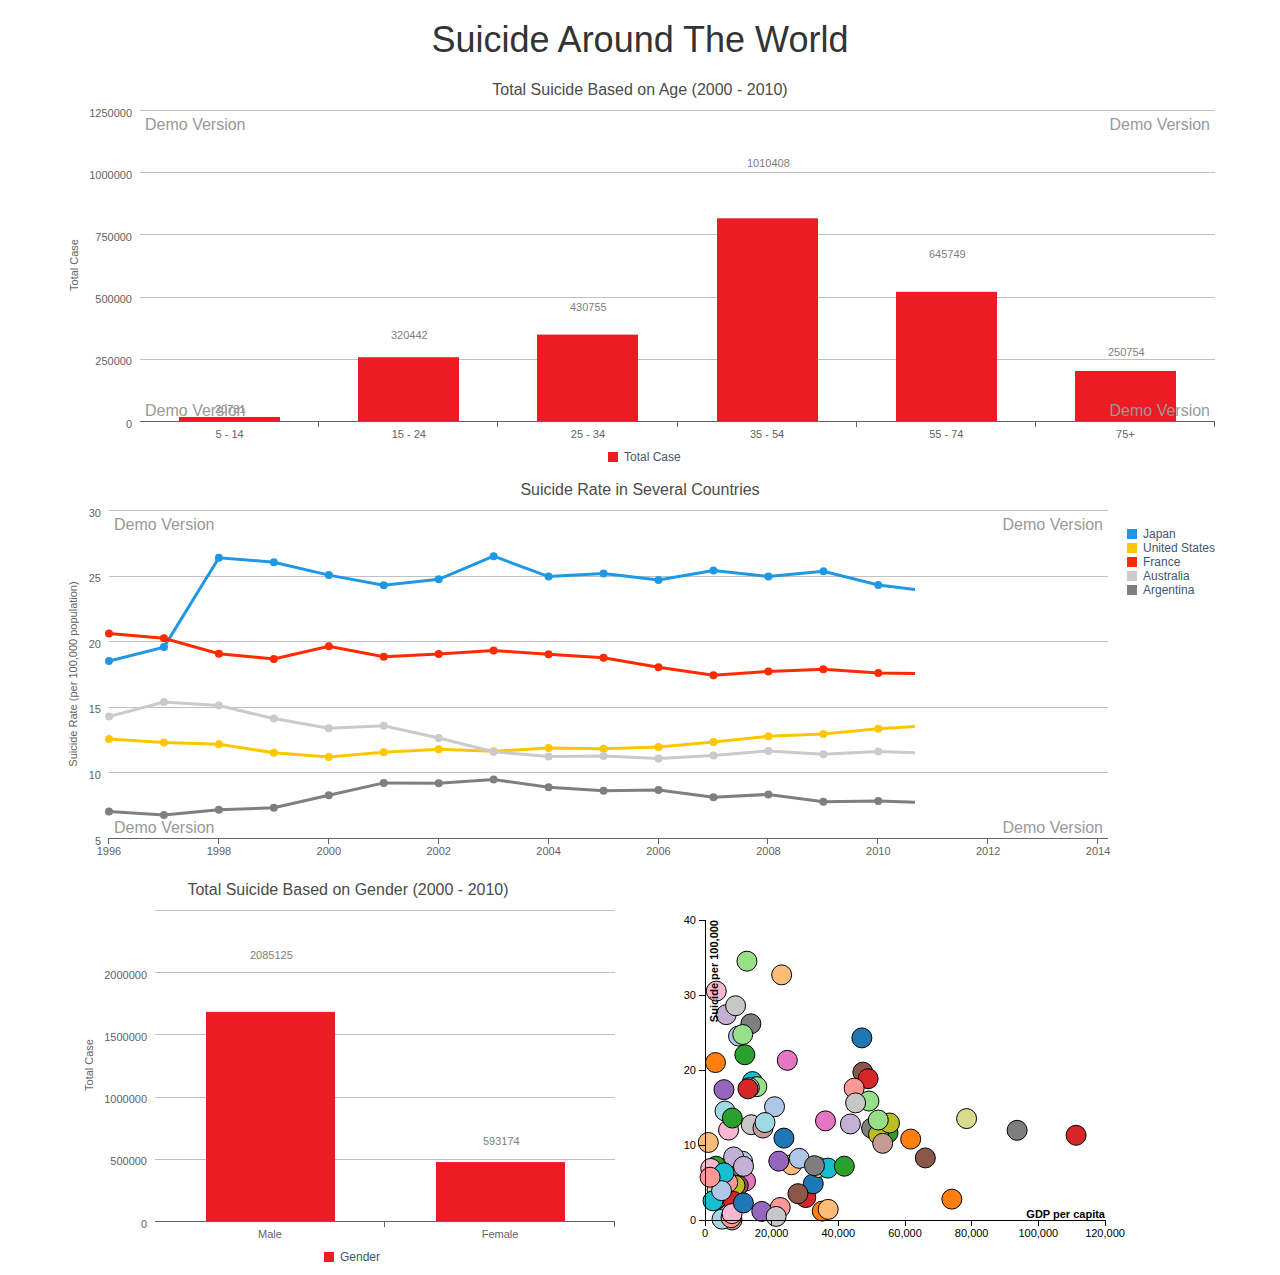
==== index.html @ 9b9ba5aa "Integrating four charts" ====
<!DOCTYPE html>
<html lang="en">
<head>
    <meta charset="utf-8" />
    <title>Suicide Around The World</title>
    <link rel=icon href="res/ic_suicide.png">
    <link rel="stylesheet" type="text/css" href="css/all.min.css" />
    <link rel='stylesheet' href='css/scatterplot.css'>
    <script type="text/javascript" src="js/jquery-1.11.1.min.js"></script>
    <script type="text/javascript" src="js/all.min.js"></script>
    <script src="js/d3.min.js" charset="utf-8"></script>

    <link rel="stylesheet" href="https://maxcdn.bootstrapcdn.com/bootstrap/3.4.0/css/bootstrap.min.css">
    <script src="https://maxcdn.bootstrapcdn.com/bootstrap/3.4.0/js/bootstrap.min.js"></script>
</head>

<body class="theme-light">
    <h1 align="center" style="font-family: Helvetica;">Suicide Around The World</h1>
    <div class="container">
        <div class="row">
            <div id="bar_chart"></div>
            <script type="text/javascript" src="js/bar_chart.js"></script>
        </div>
        <div class="row">
            <div id="line_chart"></div>
            <script type="text/javascript" src="js/line_chart.js"></script>
        </div>
        <div class="row">
            <div class="col-sm-6">
                <div id="bar_chart_2"></div>
                <script type="text/javascript" src="js/bar_chart_2.js"></script>
            </div>
            <div class="col-sm-6">
                <div id=scatterplot></div>
                <script type='text/javascript' src='js/scatterplot.js'></script>
            </div>
        </div>
    </div>
</body>

<script type="text/javascript" src="js/util.js"></script>
</html>
---- css/all.min.css ----
/* Shield UI 1.7.38 Trial Version | Copyright 2013-2019 Shield UI Ltd. | http://www.shieldui.com/eula */
.sui-calendar{display:inline-block;width:240px;color:#6d6d6d;background-color:#fff;border:1px solid #c4c4c4;overflow:hidden;font-size:14px;font-family:Helvetica,Arial,sans-serif;user-select:none;-webkit-user-select:none;-khtml-user-select:none;-moz-user-select:none;-o-user-select:none;-ms-user-select:none;-webkit-touch-callout:none}.sui-calendar.sui-hidden{display:none}.sui-calendar.sui-calendar-disabled,.sui-prev.sui-calendar-disabled,.sui-next.sui-calendar-disabled{opacity:.4;filter:alpha(opacity=40)}.sui-calendar .sui-header{text-align:center;line-height:normal;position:relative;background-color:#fff}.sui-calendar .sui-text{margin-top:.1em;padding-bottom:.4em;width:70%;display:inline-block;height:1.4333em;line-height:1.8333em;cursor:pointer}.sui-calendar .sui-left-arrow{border-color:rgba(0,0,0,0);border-style:solid;border-width:.4em .5em .4em 0;display:inline-block;border-color:transparent;border-right-color:#6d6d6d}.sui-calendar .sui-right-arrow{border-color:rgba(0,0,0,0);border-style:solid;border-width:.4em 0 .4em .5em;display:inline-block;border-color:transparent;border-left-color:#6d6d6d}.sui-calendar .sui-prev,.sui-calendar .sui-next{height:1.4333em;width:1.4333em;line-height:1.4333em;display:inline-block;padding-top:.2em;padding-bottom:.2em;margin-top:.1em;cursor:pointer}.sui-calendar .sui-next:hover .sui-right-arrow{border-left-color:#fff}.sui-calendar .sui-prev:hover .sui-left-arrow{border-right-color:#fff}.sui-calendar.sui-read-only .sui-next:hover .sui-right-arrow,.sui-calendar.sui-calendar-disabled .sui-next:hover .sui-right-arrow{border-left-color:#6d6d6d}.sui-calendar.sui-read-only .sui-prev:hover .sui-left-arrow,.sui-calendar.sui-calendar-disabled .sui-prev:hover .sui-left-arrow{border-right-color:#6d6d6d}*+html .sui-calendar .sui-left-arrow,*+html .sui-calendar .sui-right-arrow{height:.008em;width:.008em}*+html .sui-calendar .sui-prev,*+html .sui-calendar .sui-next{padding-top:0;vertical-align:middle}.sui-calendar .sui-prev{padding-right:.4em;padding-left:.2em}.sui-calendar .sui-next{padding-left:.4em;padding-right:.2em}.sui-calendar .sui-calendar-view{border-collapse:collapse;border-style:none;position:relative;table-layout:fixed;text-align:center;height:11em;float:left;margin:0;padding:0}.sui-calendar .sui-calendar-view .sui-selected{color:#fff;background-color:#197bb5}.sui-calendar .sui-calendar-view .sui-focused{box-shadow:0 0 0 1px #2199e0 inset;background-color:"#d1d4d6\0"}*+html .sui-calendar .sui-calendar-view .sui-focused{color:#fff;background-color:#197bb5}.sui-calendar .sui-footer{text-align:center;padding:.4em;clear:both;cursor:pointer}.sui-calendar .sui-week-header th{border-bottom-style:solid;border-bottom-width:1px;border-color:#2199e0;cursor:default;font-weight:400;padding:.3em .3em .1em .1em}.sui-calendar .sui-hoverable .sui-date:hover,.sui-calendar .sui-hoverable .sui-month:hover,.sui-calendar .sui-hoverable .sui-year:hover,.sui-calendar .sui-hoverable .sui-years:hover{cursor:pointer;color:#fff;background-color:#2199e0}.sui-calendar .sui-calendar-animation{-webkit-transition:all 300ms ease-out 0s;-moz-transition:all 300ms ease-out 0s;-o-transition:all 300ms ease-out 0s;transition:all 300ms ease-out 0s}.sui-calendar .sui-scaling{-webkit-animation:scale 500ms;animation:scale 500ms}.sui-calendar .sui-hoverable .sui-date.sui-no-hover:hover{background-color:transparent;color:inherit;cursor:default}@keyframes scale{from{transform:scale(0)}to{transform:scale(1)}}@-webkit-keyframes scale{from{-webkit-transform:scale(0)}to{-webkit-transform:scale(1)}}.sui-calendar .sui-fade-in{position:absolute;opacity:0;-webkit-transition:opacity 600ms ease-in-out;-moz-transition:opacity 600ms ease-in-out;-ms-transition:opacity 600ms ease-in-out;-o-transition:opacity 600ms ease-in-out}.sui-calendar.sui-read-only .sui-footer:hover,.sui-calendar.sui-read-only .sui-text:hover,.sui-calendar.sui-read-only .sui-prev:hover,.sui-calendar.sui-read-only .sui-next:hover,.sui-calendar.sui-calendar-disabled .sui-footer:hover,.sui-calendar.sui-calendar-disabled .sui-text:hover,.sui-calendar.sui-calendar-disabled .sui-prev:hover,.sui-calendar.sui-calendar-disabled .sui-next:hover{color:#6d6d6d;background-color:transparent;cursor:default}.sui-calendar .sui-footer,.sui-calendar .sui-week-header th,.sui-calendar .sui-date,.sui-calendar .sui-month,.sui-calendar .sui-year,.sui-calendar .sui-years{color:#6d6d6d}.sui-calendar .sui-footer:hover,.sui-calendar .sui-text:hover,.sui-calendar .sui-prev:hover,.sui-calendar .sui-next:hover{color:#fff;background-color:#2199e0}.sui-calendar .sui-other-month,.sui-calendar .sui-other-year,.sui-calendar .sui-other-years{color:#bababa}.sui-datepicker,.sui-monthyearpicker,.sui-timepicker,.sui-datetimepicker{border-style:solid;border-width:1px;overflow:hidden;padding:0 1.8em 0 0;position:relative;width:9.5em;-moz-box-sizing:border-box;display:inline-block;font-family:Helvetica,Arial,sans-serif;font-size:14px;font-weight:400;line-height:normal;margin:0;outline:0 none;text-align:left;vertical-align:middle;white-space:nowrap;box-sizing:border-box}.sui-datepicker,.sui-monthyearpicker,.sui-timepicker,.sui-datetimepicker,.sui-datepicker.sui-disabled:hover,.sui-monthyearpicker.sui-disabled:hover,.sui-timepicker.sui-disabled:hover,.sui-datetimepicker.sui-disabled:hover{border-color:#c4c4c4;background-color:#ecedee;color:#6d6d6d}@-moz-document url-prefix(){.sui-datepicker,.sui-monthyearpicker,.sui-timepicker,.sui-datetimepicker{padding:0 1.7em 0 0}}.sui-datetimepicker{padding:0 3.6em 0 0;width:13.3em}*+html .sui-datetimepicker{width:9.5em}.sui-datepicker.sui-no-button,.sui-monthyearpicker.sui-no-button,.sui-timepicker.sui-no-button,.sui-datetimepicker.sui-no-button{border-right:0;padding-right:0}.sui-datepicker.sui-disabled,.sui-monthyearpicker.sui-disabled,.sui-timepicker.sui-disabled,.sui-datetimepicker.sui-disabled{opacity:.4;filter:alpha(opacity=40)}.sui-datepicker.sui-disabled .sui-icon-wrapper,.sui-datepicker.sui-disabled .sui-picker-input,.sui-monthyearpicker.sui-disabled .sui-icon-wrapper,.sui-monthyearpicker.sui-disabled .sui-picker-input,.sui-timepicker.sui-disabled .sui-icon-wrapper,.sui-timepicker.sui-disabled .sui-picker-input,.sui-datetimepicker.sui-disabled .sui-icon-wrapper,.sui-datetimepicker.sui-disabled .sui-picker-input,.sui-datetimepicker.sui-disabled .sui-time-icon-wrapper{cursor:default}.sui-datepicker .sui-picker-input,.sui-monthyearpicker .sui-picker-input,.sui-timepicker .sui-picker-input,.sui-datetimepicker .sui-picker-input{display:inline-block;width:100%;overflow:hidden;color:#6d6d6d;background-color:#fff;-moz-border-bottom-colors:none;-moz-border-left-colors:none;-moz-border-right-colors:none;-moz-border-top-colors:none;border-color:-moz-use-text-color;border-image:none;border-style:none solid none none;border-width:medium 1px medium medium;border-color:#c4c4c4;margin:0;padding:.3em 0;outline:0 none;text-indent:.3em;text-align:left;vertical-align:middle;white-space:nowrap;-moz-box-sizing:border-box;font-family:inherit;font-size:inherit;font-weight:400;line-height:1}.sui-datetimepicker.sui-ie8{width:14.3em}.sui-datetimepicker.sui-ie8 .sui-picker-input{vertical-align:middle}*+html .sui-datepicker .sui-picker-input,*+html .sui-monthyearpicker .sui-picker-input,*+html .sui-timepicker .sui-picker-input,*+html .sui-datetimepicker .sui-picker-input{margin-left:-4px}*+html .sui-datepicker .sui-icon-wrapper,*+html .sui-monthyearpicker .sui-icon-wrapper,*+html .sui-timepicker .sui-icon-wrapper,*+html .sui-datetimepicker .sui-icon-wrapper,*+html .sui-datetimepicker .sui-time-icon-wrapper{line-height:1.3em}*+html .sui-datepicker,*+html .sui-monthyearpicker,*+html .sui-timepicker,*+html .sui-datetimepicker{display:block}.sui-datepicker .sui-icon-wrapper,.sui-monthyearpicker .sui-icon-wrapper,.sui-timepicker .sui-icon-wrapper,.sui-datetimepicker .sui-time-icon-wrapper{cursor:pointer;position:absolute;right:0;top:0;width:1.7em;height:100%;line-height:2em;min-height:1.65em;text-align:center;vertical-align:middle}.sui-datetimepicker .sui-icon-wrapper{cursor:pointer;position:absolute;right:1.7em;top:0;width:1.7em;height:100%;line-height:2em;min-height:1.65em;text-align:center;vertical-align:middle}@media all and (min-width:0){.sui-datepicker .sui-icon-wrapper,.sui-monthyearpicker .sui-icon-wrapper,.sui-timepicker .sui-icon-wrapper,.sui-datetimepicker .sui-icon-wrapper,.sui-datetimepicker .sui-time-icon-wrapper{line-height:0}}.sui-datepicker .sui-icon-wrapper,.sui-monthyearpicker .sui-icon-wrapper,.sui-timepicker .sui-icon-wrapper,.sui-datetimepicker .sui-icon-wrapper,.sui-datetimepicker .sui-time-icon-wrapper{line-height:0\0}.sui-datepicker .sui-calendar-icon,.sui-monthyearpicker .sui-calendar-icon,.sui-timepicker .sui-calendar-icon,.sui-datetimepicker .sui-calendar-icon,.sui-datetimepicker .sui-time-icon{display:inline-block;font-size:0}.sui-datepicker .sui-calendar-icon,.sui-monthyearpicker .sui-calendar-icon,.sui-datepicker.sui-disabled:hover .sui-calendar-icon,.sui-monthyearpicker.sui-disabled:hover .sui-calendar-icon,.sui-datetimepicker .sui-calendar-icon,.sui-datetimepicker.sui-disabled:hover .sui-calendar-icon{background-position:-16px -16px}.sui-timepicker .sui-calendar-icon,.sui-timepicker.sui-disabled:hover .sui-calendar-icon,.sui-datetimepicker .sui-time-icon,.sui-datetimepicker.sui-disabled:hover .sui-time-icon{background-position:-32px -16px}.sui-datepicker:hover,.sui-monthyearpicker:hover,.sui-timepicker:hover,.sui-datetimepicker:hover{background-color:#197bb5}.sui-datepicker.sui-datepicker-focus,.sui-monthyearpicker.sui-monthyearpicker-focus,.sui-timepicker.sui-timepicker-focus,.sui-datetimepicker.sui-datetimepicker-focus{border-color:#2199e0}.sui-datepicker:hover .sui-calendar-icon,.sui-monthyearpicker:hover .sui-calendar-icon,.sui-datetimepicker:hover .sui-calendar-icon{background-position:-16px 0}.sui-timepicker:hover .sui-calendar-icon,.sui-datetimepicker:hover .sui-time-icon{background-position:-32px 0}@-moz-document url-prefix(){.sui-datepicker .sui-calendar-icon,.sui-monthyearpicker .sui-calendar-icon,.sui-timepicker .sui-calendar-icon,.sui-datetimepicker .sui-calendar-icon,.sui-datetimepicker .sui-time-icon{line-height:1px}.sui-datepicker .sui-picker-input,.sui-monthyearpicker .sui-picker-input,.sui-timepicker .sui-picker-input,.sui-datetimepicker .sui-picker-input{padding:.45em 0}}.sui-datepicker.sui-hidden,.sui-monthyearpicker.sui-hidden,.sui-timepicker.sui-hidden,.sui-datetimepicker.sui-hidden{display:none}
.shield-chart{position:relative}.shield-buttons{position:absolute;top:3px;right:5px}.shield-chart-button{width:24px;height:24px;background:transparent;border:0;cursor:pointer;text-align:center;vertical-align:middle;padding:0}.shield-chart-button:hover,.shield-chart-button:active{background-color:#197bb5}.shield-chart-button .shield-print-button-img,.shield-chart-button .shield-export-button-img{display:inline-block;vertical-align:middle}.shield-chart-button .shield-print-button-img{background-position:-176px -16px}.shield-chart-button .shield-export-button-img{background-position:-192px -16px}.shield-chart-button:hover .shield-print-button-img,.shield-chart-button:active .shield-print-button-img{background-position:-176px 0}.shield-chart-button:hover .shield-export-button-img,.shield-chart-button:active .shield-export-button-img{background-position:-192px 0}.shield-lightbox{z-index:100}.shield-lightbox-mask{position:absolute;background-color:#919191;filter:alpha(opacity=60);opacity:.6;width:100%;height:100%;left:0;top:0;z-index:110}.shield-lightbox-imagebox{position:absolute;z-index:120}.shield-lightbox-imagebox img{border:1px solid #2199e0;background-color:#197bb5}.shield-lightbox p{position:absolute;top:100%;font-family:Helvetica,Arial,sans-serif;font-size:12px;font-weight:700;color:#fff;background-color:#197bb5;border:2px solid #2199e0;padding:3px 8px;-webkit-border-radius:12px;-moz-border-radius:12px;border-radius:12px;box-shadow:0 0 7px #919191}.shield-chart .shield-tooltip{color:#000;background-color:rgba(255,255,255,.95);font-family:Segoe UI,Tahoma,Verdana,sans-serif;font-size:12px;border:1px solid #c4c4c4;cursor:default;display:none;position:absolute;top:50px;left:50px;-webkit-transition:left .3s ease-out,top .3s ease-out;-moz-transition:left .3s ease-out,top .3s ease-out;transition:left .3s ease-out,top .3s ease-out;opacity:.95;filter:alpha(opacity=95)}.shield-chart .shield-tooltip-header{padding:4px 3px 0 5px;font-size:10px}.shield-chart .shield-tooltip-value{padding:1px 5px 3px}.ie7 .shield-tooltip{background-color:#fff;filter:alpha(opacity=70)}
.sui-colorpicker-basic-palette .sui-palette-tile{float:left}.sui-colorpicker-basic-palette .sui-palette-tile:hover{opacity:.8;filter:alpha(opacity=80);cursor:pointer}.sui-colorpicker-basic-palette .sui-palette-tile-selected{z-index:100;background:transparent;box-shadow:0 1px 4px #000,inset 0 0 3px #fff;position:relative}.sui-colorpicker-basic-palette .sui-palette-tile-selected:hover{opacity:1;filter:alpha(opacity=100);cursor:default}.sui-colorpicker .sui-r-text,.sui-colorpicker .sui-g-text,.sui-colorpicker .sui-b-text{color:#6d6d6d;padding:6px;vertical-align:middle}.sui-colorpicker .sui-r-input,.sui-colorpicker .sui-g-input,.sui-colorpicker .sui-b-input{width:45px;margin-left:.6em;margin-right:.6em}.sui-colorpicker{font-family:Helvetica,Arial,sans-serif;font-size:14px;border:1px solid #c4c4c4;display:inline-block;width:276px;background-color:#ecedee}.sui-colorpicker .extras{float:left;margin:.5em;margin-top:1.1em;margin-left:1.2em}.sui-colorpicker .extras .currentColorContainer{overflow:hidden}.sui-colorpicker .sui-hex-wrapper{float:left;width:276px;height:36px}.sui-colorpicker.sui-hsl .sui-hex-wrapper{background-image:url([data-uri])}.sui-colorpicker .sui-color-div{width:80px;height:36px;float:left}.sui-colorpicker .sui-hex-input,.sui-colorpicker .sui-hex-wrapper .sui-alpha-input{height:35px;border:0;padding:0;width:181px;padding-left:15px;outline-width:0;color:#6d6d6d;border-color:#c4c4c4;background-color:#ecedee}.sui-colorpicker .sui-hex-wrapper .sui-alpha-input{height:36px}.sui-colorpicker .sui-color-palette{float:left}.sui-colorpicker .sui-color-palette,.sui-colorpicker .sui-color-palette .bg{width:240px;height:240px}.sui-colorpicker .sui-color-scale,.sui-colorpicker .sui-color-scale .bg{height:239px}.sui-colorpicker .sui-color-scale,.sui-colorpicker .sui-color-scale .bg,.sui-colorpicker .sui-color-scale .pointer .shape{width:20px}.sui-colorpicker .sui-color-palette .bg{position:absolute}.sui-colorpicker .sui-color-palette .pointer{position:relative;z-index:2;width:8px}.sui-colorpicker .sui-color-palette .pointer .shape{position:absolute}.sui-colorpicker .sui-color-palette .pointer .shape1{margin-left:-7px;margin-top:-7px;width:10px;height:10px;border:2px solid #000;-moz-border-radius:7px;border-radius:7px}.sui-colorpicker .sui-color-palette .pointer .shape2{margin-left:-6px;margin-top:-6px;width:8px;height:8px;border:2px solid #fff;-moz-border-radius:6px;border-radius:6px}.sui-colorpicker .sui-color-scale{float:left;margin-left:.5em}.sui-colorpicker .sui-color-scale .pointer{position:relative;z-index:2}.sui-colorpicker .sui-color-scale .pointer .shape{position:absolute;margin-left:-1px;margin-top:-4px;height:5px;border:2px solid #000}.sui-colorpicker .sui-color-scale .bg{background:-moz-linear-gradient(top,red 0,#ff0 17%,#0f0 33%,#0ff 50%,#00f 66%,#f0f 83%,red 100%);background:-webkit-gradient(linear,left top,left bottom,color-stop(0%,red),color-stop(17%,#ff0),color-stop(33%,#0f0),color-stop(50%,#0ff),color-stop(66%,#00f),color-stop(83%,#f0f),color-stop(100%,red));background:-webkit-linear-gradient(top,red 0,#ff0 17%,#0f0 33%,#0ff 50%,#00f 66%,#f0f 83%,red 100%);background:-o-linear-gradient(top,red 0,#ff0 17%,#0f0 33%,#0ff 50%,#00f 66%,#f0f 83%,red 100%);background:linear-gradient(to bottom,red 0,#ff0 17%,#0f0 33%,#0ff 50%,#00f 66%,#f0f 83%,red 100%)}.sui-colorpicker .sui-color-palette .bg1{z-index:0;background:-moz-linear-gradient(left,#fff 0,rgba(255,255,255,0) 100%);background:-webkit-gradient(linear,left top,right top,color-stop(0%,#fff),color-stop(100%,rgba(255,255,255,0)));background:-webkit-linear-gradient(left,#fff 0,rgba(255,255,255,0) 100%);background:-o-linear-gradient(left,#fff 0,rgba(255,255,255,0) 100%);background:linear-gradient(to right,#fff 0,rgba(255,255,255,0) 100%)}.sui-colorpicker .sui-color-palette .bg2{z-index:1;background:-moz-linear-gradient(top,rgba(0,0,0,0) 0,#000 100%);background:-webkit-gradient(linear,left top,left bottom,color-stop(0%,rgba(0,0,0,0)),color-stop(100%,#000));background:-webkit-linear-gradient(top,rgba(0,0,0,0) 0,#000 100%);background:-o-linear-gradient(top,rgba(0,0,0,0) 0,#000 100%);background:linear-gradient(to bottom,rgba(0,0,0,0) 0,#000 100%)}.sui-hsl .sui-color-palette .bg1{background:-moz-linear-gradient(left,red 0,#ff0 17%,#0f0 33%,#0ff 50%,#00f 66%,#f0f 83%,red 100%);background:-webkit-gradient(linear,left top,right top,color-stop(0%,red),color-stop(17%,#ff0),color-stop(33%,#0f0),color-stop(50%,#0ff),color-stop(66%,#00f),color-stop(83%,#f0f),color-stop(100%,red));background:-webkit-linear-gradient(left,red 0,#ff0 17%,#0f0 33%,#0ff 50%,#00f 66%,#f0f 83%,red 100%);background:-o-linear-gradient(left,red 0,#ff0 17%,#0f0 33%,#0ff 50%,#00f 66%,#f0f 83%,red 100%);background:linear-gradient(to right,red 0,#ff0 17%,#0f0 33%,#0ff 50%,#00f 66%,#f0f 83%,red 100%)}.sui-hsl .sui-color-palette .bg2{background:-moz-linear-gradient(top,rgba(0,0,0,0) 0,#7f7f7f 100%);background:-webkit-gradient(linear,left top,left bottom,color-stop(0%,rgba(0,0,0,0)),color-stop(100%,#7f7f7f));background:-webkit-linear-gradient(top,rgba(0,0,0,0) 0,#7f7f7f 100%);background:-o-linear-gradient(top,rgba(0,0,0,0) 0,#7f7f7f 100%);background:linear-gradient(to bottom,rgba(0,0,0,0) 0,#7f7f7f 100%)}.sui-hsl .sui-color-scale .bg{z-index:1;background:-moz-linear-gradient(top,#fff 0,rgba(0,0,0,0) 50%,#000 100%);background:-webkit-gradient(linear,left top,left bottom,color-stop(0%,#fff),color-stop(50%,rgba(0,0,0,0)),color-stop(100%,#000));background:-webkit-linear-gradient(top,#fff 0,rgba(0,0,0,0),#000 100%);background:-o-linear-gradient(top,#fff 0,rgba(0,0,0,0) 50%,#000 100%);background:linear-gradient(to bottom,#fff 0,rgba(0,0,0,0) 50%,#000 100%)}.sui-hsl .alpha .bg{z-index:1;background:-moz-linear-gradient(top,#fff 0,rgba(0,0,0,0) 100%,#000 100%);background:-webkit-gradient(linear,left top,left bottom,color-stop(0%,#fff),color-stop(100%,rgba(0,0,0,0)),color-stop(100%,#000));background:-webkit-linear-gradient(top,#fff 0,rgba(0,0,0,0),#000 100%);background:-o-linear-gradient(top,#fff 0,rgba(0,0,0,0) 100%,#000 100%);background:linear-gradient(to bottom,#fff 0,rgba(0,0,0,0) 100%,#000 100%)}.sui-colorpicker.sui-hsl{width:304px}.sui-hsl .sui-color-scale.alpha{margin:0;background-image:url([data-uri])}.sui-colorpicker .sui-transparent-slider{margin-left:.5em;float:left}.sui-colorpicker .sui-color-scale .bg{border:1px solid #c4c4c4}.sui-colorpicker .sui-buttons-wrapper{float:left;width:100%;text-align:center}.sui-colorpicker .sui-buttons-wrapper .sui-apply{margin-top:.8em;margin-right:.8em;margin-bottom:.8em}.sui-colorpicker.sui-colorpicker-disabled{opacity:.4;filter:alpha(opacity=40)}.sui-colorpicker-basic-palette.sui-colorpicker-disabled .sui-palette-tile:hover{opacity:1;filter:alpha(opacity=100);cursor:default}.sui-color-picker-dropdown{background-color:#ecedee;border-color:#c4c4c4;border-style:solid;border-width:1px;color:#6d6d6d;overflow:hidden;padding:0 1.8em 0 0;position:relative;width:4em;box-sizing:border-box;display:inline-block;font-family:Helvetica,Arial,sans-serif;font-size:14px;font-weight:400;line-height:normal;margin:0;outline:0 none;text-align:left;vertical-align:middle;white-space:nowrap}.sui-color-picker-dropdown.sui-colorpicker-disabled{opacity:.4;filter:alpha(opacity=40)}.sui-color-picker-dropdown:hover.sui-colorpicker-disabled{background-color:#ecedee;cursor:default}.sui-color-picker-dropdown:hover.sui-colorpicker-disabled .sui-caret{border-top-color:#c4c4c4}.sui-color-picker-dropdown:hover{background-color:#2199e0}.sui-color-picker-dropdown:hover .sui-caret{border-top-color:#fff}.sui-color-picker-dropdown .sui-caret-container{cursor:pointer;padding:.3em 0;position:absolute;right:0;text-align:center;top:0;vertical-align:middle;width:1.7em}.sui-color-picker-dropdown .sui-color-cell{-moz-border-bottom-colors:none;-moz-border-left-colors:none;-moz-border-right-colors:none;-moz-border-top-colors:none;border-color:#c4c4c4;border-image:none;border-style:none solid none none;border-width:0 1px 0 0;overflow:hidden;padding:.3em 0;text-indent:.3em;vertical-align:top;width:100%;box-sizing:border-box;display:inline-block;font-weight:400;line-height:normal;margin:0;outline:0 none;text-align:left;vertical-align:middle;white-space:nowrap}.sui-color-picker-dropdown .sui-caret{display:inline-block;zoom:1;width:0;height:0;line-height:0;border-width:.4em .4em .2em;border-style:solid;border-color:transparent;border-top-color:#6d6d6d;vertical-align:middle}.sui-color-picker-dropdown .sui-tool-letter{position:relative;display:inline-block;line-height:0;left:-2px;color:#6d6d6d}.sui-color-picker-dropdown:hover .sui-tool-letter{color:#fff}.sui-color-picker-dropdown .sui-selected-color{height:3px;width:17px;position:absolute;left:0;margin-top:6px}.sui-colorpicker .rgbInputs{width:3.5em;height:1.7em}
.sui-unselectable{user-select:none;-webkit-user-select:none;-khtml-user-select:none;-moz-user-select:none;-o-user-select:none;-ms-user-select:none;-webkit-touch-callout:none}.sui-sprite{background-image:url(../img/shieldui-sprite.png);background-repeat:no-repeat;width:16px;height:16px}.sui-resizable{position:relative}.sui-resizable-handle{position:absolute}.sui-resizable-dir-e{cursor:ew-resize}.sui-resizable-dir-w{cursor:ew-resize}.sui-resizable-dir-n{cursor:ns-resize}.sui-resizable-dir-s{cursor:ns-resize}.sui-resizable-dir-se{cursor:nwse-resize}.sui-resizable-dir-sw{cursor:nesw-resize}.sui-resizable-dir-ne{cursor:nesw-resize}.sui-resizable-dir-nw{cursor:nwse-resize}.sui-resizable-disabled .sui-resizable-dir-e,.sui-resizable-disabled .sui-resizable-dir-w,.sui-resizable-disabled .sui-resizable-dir-n,.sui-resizable-disabled .sui-resizable-dir-s,.sui-resizable-disabled .sui-resizable-dir-se,.sui-resizable-disabled .sui-resizable-dir-sw,.sui-resizable-disabled .sui-resizable-dir-ne,.sui-resizable-disabled .sui-resizable-dir-nw{cursor:default}.sui-draggable-dragging{cursor:move}.sui-draggable-disabled,.sui-draggable-dragging.sui-draggable-disabled{cursor:default}
.sui-editor{position:relative;color:#6d6d6d;background-color:#fff;border:solid 1px #c4c4c4;outline:0;font-family:Helvetica,Arial,sans-serif;font-size:14px;line-height:normal;text-align:left}.sui-editor-default{display:block;padding:0;overflow:hidden}.sui-editor-inline{display:inline-block;padding:1em;overflow:auto;border:solid 1px transparent}.sui-editor-inline-focus{border:solid 1px #c4c4c4}.sui-editor-iframe{width:100%}.sui-editor-toolbar{display:block;text-align:left;padding:3px 4px;background-color:#fff}.sui-editor-toolbar-inline{position:absolute;border:solid 1px #c4c4c4}.sui-editor-default .sui-editor-toolbar{border-bottom:solid 1px #c4c4c4}.sui-editor-toolbar .sui-editor-toolbar-group{display:inline-block;margin:3px}.sui-editor-toolbar .sui-editor-toolbar-item{display:inline-block;margin-left:-1px;margin-top:1px;margin-bottom:1px}.sui-editor-toolbar .sui-editor-toolbar-button{padding:.3em;text-align:center}.sui-editor-toolbar .sui-editor-toolbar-button:hover,.sui-editor-toolbar .sui-editor-toolbar-button.sui-button-checked:hover{border-color:#2199e0}.sui-editor-toolbar .sui-editor-toolbar-button.sui-button-checked{border-color:#197bb5}.sui-editor-toolbar .sui-editor-toolbar-select{margin-right:3px}.sui-editor-toolbar .sui-editor-toolbar-colorpicker{margin-right:3px}.sui-editor-toolbar .sui-editor-toolbar-select:last-child,.sui-editor-toolbar .sui-editor-toolbar-colorpicker:last-child{margin-right:0}.sui-editor-toolbar-icon{display:inline-block;width:16px;height:16px;background-image:url(../img/editor.png);background-repeat:no-repeat}.sui-editor-toolbar-icon-bold{background-position:0 -16px}.sui-editor-toolbar-button:hover .sui-editor-toolbar-icon-bold,.sui-editor-toolbar-button.sui-button-checked .sui-editor-toolbar-icon-bold{background-position:0 0}.sui-editor-toolbar-icon-italic{background-position:-16px -16px}.sui-editor-toolbar-button:hover .sui-editor-toolbar-icon-italic,.sui-editor-toolbar-button.sui-button-checked .sui-editor-toolbar-icon-italic{background-position:-16px 0}.sui-editor-toolbar-icon-underline{background-position:-32px -16px}.sui-editor-toolbar-button:hover .sui-editor-toolbar-icon-underline,.sui-editor-toolbar-button.sui-button-checked .sui-editor-toolbar-icon-underline{background-position:-32px 0}.sui-editor-toolbar-icon-strikethrough{background-position:-48px -16px}.sui-editor-toolbar-button:hover .sui-editor-toolbar-icon-strikethrough,.sui-editor-toolbar-button.sui-button-checked .sui-editor-toolbar-icon-strikethrough{background-position:-48px 0}.sui-editor-toolbar-icon-subscript{background-position:-64px -16px}.sui-editor-toolbar-button:hover .sui-editor-toolbar-icon-subscript,.sui-editor-toolbar-button.sui-button-checked .sui-editor-toolbar-icon-subscript{background-position:-64px 0}.sui-editor-toolbar-icon-superscript{background-position:-80px -16px}.sui-editor-toolbar-button:hover .sui-editor-toolbar-icon-superscript,.sui-editor-toolbar-button.sui-button-checked .sui-editor-toolbar-icon-superscript{background-position:-80px 0}.sui-editor-toolbar-icon-justifyleft{background-position:-96px -16px}.sui-editor-toolbar-button:hover .sui-editor-toolbar-icon-justifyleft,.sui-editor-toolbar-button.sui-button-checked .sui-editor-toolbar-icon-justifyleft{background-position:-96px 0}.sui-editor-toolbar-icon-justifycenter{background-position:-112px -16px}.sui-editor-toolbar-button:hover .sui-editor-toolbar-icon-justifycenter,.sui-editor-toolbar-button.sui-button-checked .sui-editor-toolbar-icon-justifycenter{background-position:-112px 0}.sui-editor-toolbar-icon-justifyright{background-position:-128px -16px}.sui-editor-toolbar-button:hover .sui-editor-toolbar-icon-justifyright,.sui-editor-toolbar-button.sui-button-checked .sui-editor-toolbar-icon-justifyright{background-position:-128px 0}.sui-editor-toolbar-icon-justifyfull{background-position:-144px -16px}.sui-editor-toolbar-button:hover .sui-editor-toolbar-icon-justifyfull,.sui-editor-toolbar-button.sui-button-checked .sui-editor-toolbar-icon-justifyfull{background-position:-144px 0}.sui-editor-toolbar-icon-table{background-position:-160px -16px}.sui-editor-toolbar-button:hover .sui-editor-toolbar-icon-table,.sui-editor-toolbar-button.sui-button-checked .sui-editor-toolbar-icon-table{background-position:-160px 0}.sui-editor-toolbar-icon-insertunorderedlist{background-position:-176px -16px}.sui-editor-toolbar-button:hover .sui-editor-toolbar-icon-insertunorderedlist,.sui-editor-toolbar-button.sui-button-checked .sui-editor-toolbar-icon-insertunorderedlist{background-position:-176px 0}.sui-editor-toolbar-icon-insertorderedlist{background-position:-192px -16px}.sui-editor-toolbar-button:hover .sui-editor-toolbar-icon-insertorderedlist,.sui-editor-toolbar-button.sui-button-checked .sui-editor-toolbar-icon-insertorderedlist{background-position:-192px 0}.sui-editor-toolbar-icon-outdent{background-position:-224px -16px}.sui-editor-toolbar-button:hover .sui-editor-toolbar-icon-outdent,.sui-editor-toolbar-button.sui-button-checked .sui-editor-toolbar-icon-outdent{background-position:-224px 0}.sui-editor-toolbar-icon-indent{background-position:-240px -16px}.sui-editor-toolbar-button:hover .sui-editor-toolbar-icon-indent,.sui-editor-toolbar-button.sui-button-checked .sui-editor-toolbar-icon-indent{background-position:-240px 0}.sui-editor-toolbar-icon-insertimage{background-position:-256px -16px}.sui-editor-toolbar-button:hover .sui-editor-toolbar-icon-insertimage,.sui-editor-toolbar-button.sui-button-checked .sui-editor-toolbar-icon-insertimage{background-position:-256px 0}.sui-editor-toolbar-icon-createlink{background-position:-272px -16px}.sui-editor-toolbar-button:hover .sui-editor-toolbar-icon-createlink,.sui-editor-toolbar-button.sui-button-checked .sui-editor-toolbar-icon-createlink{background-position:-272px 0}.sui-editor-toolbar-icon-unlink{background-position:-288px -16px}.sui-editor-toolbar-button:hover .sui-editor-toolbar-icon-unlink,.sui-editor-toolbar-button.sui-button-checked .sui-editor-toolbar-icon-unlink{background-position:-288px 0}.sui-editor-toolbar-icon-viewhtml{background-position:-400px -16px}.sui-editor-toolbar-button:hover .sui-editor-toolbar-icon-viewhtml,.sui-editor-toolbar-button.sui-button-checked .sui-editor-toolbar-icon-viewhtml{background-position:-400px 0}.sui-editor-toolbar-icon-removeformat{background-position:-416px -16px}.sui-editor-toolbar-button:hover .sui-editor-toolbar-icon-removeformat,.sui-editor-toolbar-button.sui-button-checked .sui-editor-toolbar-icon-removeformat{background-position:-416px 0}.sui-editor-toolbar-icon-about{background-position:-432px -16px}.sui-editor-toolbar-button:hover .sui-editor-toolbar-icon-about,.sui-editor-toolbar-button.sui-button-checked .sui-editor-toolbar-icon-about{background-position:-432px 0}.sui-editor-dialog-buttons{text-align:center;padding-top:20px;padding-bottom:10px}.sui-editor-dialog-buttons .sui-button{width:80px;margin-right:5px}.sui-editor-dialog-viewhtml .sui-window-content{overflow:hidden}.sui-editor-dialog-viewhtml textarea{display:block;width:99%;text-align:left;white-space:'pre-line';resize:none}.sui-editor-dialog-about .sui-window-content{overflow:hidden}.sui-editor-dialog-about a{color:#6d6d6d}.sui-editor-dialog-insertimage .sui-window-content{overflow:hidden}.sui-editor-dialog-insertimage label{display:inline-block;width:100px;text-align:right;margin-right:20px;vertical-align:middle}.sui-editor-dialog-insertimage input{vertical-align:middle}.sui-editor-disabled{pointer-events:none;cursor:default;opacity:.4}
.sui-grid-core{border-collapse:collapse;border-style:none solid solid;border-width:1px;height:auto;outline:0 none;font-family:Helvetica,Arial,sans-serif;font-size:14px}.sui-grid-core .sui-gridheader{background-attachment:scroll;background-position:0 0;background-repeat:repeat-x;overflow:hidden}.sui-grid-core .sui-table{border:0 none;table-layout:fixed;width:100%;border-spacing:0;border-collapse:collapse;empty-cells:show;user-select:none;-webkit-user-select:none;-khtml-user-select:none;-moz-user-select:none;-o-user-select:none;-ms-user-select:none;-webkit-touch-callout:none}.sui-grid-core .sui-selectable,.sui-grid-core .sui-non-selectable,.sui-grid-core .sui-expand,.sui-grid .sui-collapse,.sui-grid .sui-group-panel{user-select:none;-webkit-user-select:none;-khtml-user-select:none;-moz-user-select:none;-o-user-select:none;-ms-user-select:none;-webkit-touch-callout:none}.sui-grid-core .sui-table-ie7{border:0 none;table-layout:fixed;border-spacing:0;empty-cells:show}.sui-grid-core .sui-hide{display:none}.sui-grid-core .sui-gridcontent{outline:medium none;overflow:hidden}.sui-grid-core .sui-scroller{overflow:hidden}.sui-grid-core .sui-scroller .sui-content{overflow:auto}.sui-grid-core .sui-scroller .sui-virtualized.sui-content{float:none}.sui-grid-core .sui-gridheader .sui-headercell{border-width:0 0 0 1px}.sui-grid-core tr td:first-child,.sui-grid-core tr th:first-child{border-left-style:none;border-left-width:0}.sui-grid-core .sui-cell{border-collapse:collapse;border-style:solid;border-width:0 0 1px 1px;display:table-cell;overflow:hidden;padding:.6em;vertical-align:middle;white-space:normal;width:auto;outline:0}.sui-grid-core .sui-footer-cell{display:table-cell;overflow:hidden;padding:.6em;vertical-align:middle;white-space:normal;width:auto;font-weight:700}.sui-grid-core .sui-detail-cell{border-collapse:collapse;border-style:solid;border-width:0 0 1px 1px;display:table-cell;overflow:hidden;vertical-align:middle;white-space:normal;width:auto}.sui-grid-core .sui-headercell{border-collapse:collapse;overflow:hidden;text-align:left;text-overflow:ellipsis;font-size:1.1em;padding-top:.658em;padding-bottom:.518em;padding-left:.518em;padding-right:.518em;white-space:normal;font-weight:700}.sui-headercontent{position:relative;overflow:hidden;border-right-style:solid;border-right-width:1px}.sui-headercontent.sui-no-y-scroll{border-right-style:none;border-right-width:0}.sui-area{position:absolute;opacity:.4;filter:alpha(opacity=40);height:100%;left:0;top:0;width:100%;z-index:1000100}.sui-grid-core .sui-pager{border-style:solid;border-width:1px 0 0;display:inline-block;padding-bottom:4px;padding-top:9px;white-space:normal;width:100%}.sui-grid-core .sui-link{color:inherit;display:block;margin:-.5em -.6em -.4em;padding:.5em .6em .4em;text-decoration:none}.sui-grid-core .sui-descending,.sui-grid-core .sui-ascending{font-size:.7em;padding-left:.3em;line-height:100%}.sui-grid-core .sui-collapse-cell{border-bottom:0}.sui-grid-core .sui-expand-cell,.sui-grid-core .sui-collapse-cell,.sui-grid-core .sui-sui-indent-cell,.sui-grid-core .sui-indent-col{font-weight:700;text-align:center;width:2.4em;padding:0;margin:0}.sui-grid-core .sui-expand-cell,.sui-grid-core .sui-collapse-cell{cursor:pointer;user-select:none;-webkit-user-select:none;-khtml-user-select:none;-moz-user-select:none;-o-user-select:none;-ms-user-select:none;-webkit-touch-callout:none}.sui-grid-core .sui-resizable-handle{cursor:col-resize;position:absolute}.sui-reorderable .sui-headercell{cursor:default}.sui-grid-reorder-indicator{position:absolute;z-index:998;margin-left:-4px;*margin-right:4px}.sui-grid-reorder-indicator .sui-grid-indicator-top,.sui-grid-reorder-indicator .sui-grid-indicator-bottom{position:absolute;width:0;height:0;border-style:solid;border-width:4px;border-color:transparent;left:0;top:0}.sui-grid-reorder-indicator .sui-grid-indicator-bottom{top:auto;bottom:0}.sui-grid-core .sui-toolbar{border-collapse:collapse;padding:.6em;vertical-align:middle;white-space:normal;width:auto}.sui-grid-core .sui-toolbar .sui-button,.sui-grid-core .sui-cell .sui-button{margin-right:.6em}.sui-grid-core .sui-toolbar .sui-button:last-child,.sui-grid-core .sui-cell .sui-button:last-child{margin-right:0}.sui-grid-core .sui-editable-cell .sui-numeric-textbox,.sui-grid-core .sui-editable-cell .sui-input,.sui-grid-core .sui-editable-cell .sui-datepicker,.sui-grid-core .sui-editable-cell .sui-combobox,.sui-grid-core .sui-editable-cell .sui-dropdown{width:100%}.sui-grid-core .sui-editable-cell{padding:.3em;text-align:center}.sui-grid-core .sui-button-cell{padding:.3em;text-align:center}.sui-grid-core .sui-updated-marker{position:absolute;width:0;height:0;border-style:solid;border-width:3px;border-color:red transparent transparent red;margin:-.51em 0 0 -.6em;padding:0;overflow:hidden;vertical-align:top}.sui-filter-cell{border-collapse:collapse;border-style:solid none none solid;border-width:1px 0 0 1px;overflow:hidden;padding:.518em;text-align:left;text-overflow:ellipsis;white-space:normal}.sui-filter-cell .sui-button{margin-left:1px}.sui-filter-button-content{display:block}.sui-filter-cell .sui-button:hover .sui-filter-button-content{background-position:-144px 0}.sui-clear-filter-button-content{display:block}.sui-filter-cell .sui-button:hover .sui-clear-filter-button-content{background-position:-160px 0}.sui-grid-button-text{display:inline-block;vertical-align:middle}.sui-grid-icon-export-excel{display:inline-block;vertical-align:middle;background-position:-192px -16px}.sui-button:hover .sui-grid-icon-export-excel,.sui-grid-icon-export-excel:hover{background-position:-192px 0}.sui-button:hover .sui-grid-icon-export-pdf,.sui-grid-icon-export-pdf{display:inline-block;vertical-align:middle;background-position:-192px -16px}.sui-button:hover .sui-grid-icon-export-pdf,.sui-grid-icon-export-pdf:hover{background-position:-192px 0}.sui-button:hover .sui-grid-icon-export-csv,.sui-grid-icon-export-csv{display:inline-block;vertical-align:middle;background-position:-192px -16px}.sui-button:hover .sui-grid-icon-export-csv,.sui-grid-icon-export-csv:hover{background-position:-192px 0}.sui-grid-core .sui-group-footer-cell{display:table-cell;overflow:hidden;padding:.6em;vertical-align:middle;white-space:normal;width:auto;font-weight:700}.sui-grid-core .sui-grouped-table .sui-group-header:first-child .sui-group-header-cell{border-top:0}.sui-grid-core .sui-group-header-cell{border-collapse:collapse;border-style:solid;border-width:0 0 1px 1px;display:table-cell;overflow:hidden;padding:.6em .6em .6em 0;vertical-align:middle;white-space:normal;width:auto;padding-top:.3em;padding-bottom:.3em}.sui-grid-core .sui-collapse,.sui-grid-core .sui-expand{padding:.5em;white-space:normal;width:auto;cursor:pointer;font-size:1.6em;padding-bottom:0;padding-top:0;margin:0}.sui-grid-core .sui-group-panel{padding:.3em}.sui-grid-core .sui-group-panel.sui-group-panel-empty{padding:.7em}.sui-grid-core .sui-group-panel-indicator{display:inline-block}.sui-grid-core .sui-group-panel-indicator{padding:.4em;cursor:pointer;margin-right:.3em;margin-left:.3em}.sui-grid-core .sui-group-panel .sui-group-close-button{margin-right:.25em}.sui-grid-core .sui-group-panel .sui-descending,.sui-grid-core .sui-group-panel .sui-ascending,.sui-grid-core .sui-group-panel .sui-group-title{padding-right:.7em}.sui-grid-core .sui-group-panel .sui-descending,.sui-grid-core .sui-group-panel .sui-ascending{display:inline-block;vertical-align:middle}.sui-grid-core .sui-grid-no-gap{border-right-width:0}.sui-grid{border-top:medium none;border-color:#c4c4c4;color:#6d6d6d}.sui-grid .sui-gridheader{border-bottom:2px solid #2199e0;border-top:1px solid #c4c4c4;color:#6d6d6d}.sui-grid .sui-no-header{border-top:1px solid #c4c4c4}.sui-grid .sui-headercell a{color:#6d6d6d}.sui-grid .sui-headercontent{border-color:#c4c4c4}.sui-grid .sui-headercell,.sui-grid .sui-indent-cell{border-left:1px solid #c4c4c4;border-style:none none none solid;border-top:0 solid #c4c4c4;background-color:#fff}.sui-grid .sui-gridcontent{background-color:#fff}.sui-grid .sui-alt-row,.sui-grid .sui-grid-footer{background:none repeat scroll 0 0;background-color:#f7f7f7}.sui-hover .sui-row:hover,.sui-hover .sui-alt-row:hover,.sui-hover .sui-selected:hover td,.sui-hover .sui-selected:hover td{color:#fff;background-color:#2199e0}.sui-grid .sui-cell,.sui-grid .sui-detail-cell{border-color:#c4c4c4}.sui-grid .sui-selected .sui-cell,.sui-grid tr .sui-selected{color:#fff;background-color:#197bb5}.sui-area-color{background-color:#2199e0}.sui-grid-reorder-indicator .sui-grid-indicator-top{border-top-color:#2199e0}.sui-grid-reorder-indicator .sui-grid-indicator-bottom{border-bottom-color:#2199e0}.sui-grid .sui-toolbar{border-top:1px solid #c4c4c4;color:#6d6d6d;background-color:#fff}.sui-grid .sui-toolbar.sui-toolbar-bottom{border-top:0;border-bottom:1px solid #c4c4c4}.sui-grid .sui-toolbar.sui-toolbar-bottom:last-of-type{border-bottom:0}.sui-filter-row{background-color:#f7f7f7}.sui-filter-cell{border-left-color:#c4c4c4;border-top-color:#c4c4c4}.sui-filter-button-content{background-position:-144px -16px}.sui-clear-filter-button-content{background-position:-160px -16px}.sui-grid .sui-group-header-cell{border-color:#c4c4c4}.sui-grid .sui-group-header,.sui-grid .sui-group-header .sui-indent-cell,.sui-grid .sui-group-intend-cell,.sui-grid .sui-row:hover .sui-group-intend-cell,.sui-grid .sui-alt-row:hover .sui-group-intend-cell{background:none repeat scroll 0 0;background-color:#f7f7f7}.sui-grid .sui-group-header .sui-group-header-cell{border-bottom:0;border-top:1px solid #c4c4c4}.sui-grid .sui-grouped-table .sui-row .sui-cell{border-top:1px solid #c4c4c4}.sui-grid .sui-grouped-table tbody tr:last-child .sui-group-intend-cell{border-bottom:1px solid #c4c4c4}.sui-grid .sui-group-footer,.sui-group-footer .sui-indent-cell,.sui-grid .sui-grid-footer{background:none repeat scroll 0 0;background-color:#f7f7f7;border-top:1px solid #c4c4c4}.sui-grid .sui-group-panel{padding:.3em;border-top:1px solid #c4c4c4}.sui-grid .sui-group-panel-indicator{border:1px solid #c4c4c4}.sui-grid .sui-group-panel,.sui-grid .sui-group-panel-indicator{background-color:#fff}.sui-grid .sui-footer{border:1px solid;border-color:#c4c4c4;background-attachment:scroll;background-position:0 0;background-repeat:repeat-x;overflow-x:hidden;margin-left:-1px;margin-right:-1px;border-top:0}.sui-grid .sui-footer td{border-collapse:collapse}.sui-grid .sui-footer table{border-spacing:0}.sui-grid .sui-footer-content{border-right:1px solid;overflow:hidden;position:relative;border-color:#c4c4c4}.sui-edit-form-label{float:left;clear:both;width:30%;padding:.4em 0 1em;margin-left:2%;text-align:right}.sui-edit-field{float:right;clear:right;width:60%;margin-right:2%;padding:0 0 .6em}.sui-window-content .sui-input-textbox{width:134px}.sui-edit-form-container{padding-top:10px}.sui-popup-buttons{clear:both;text-align:right;border-width:1px 0 0;border-style:solid;position:relative;bottom:-1em;padding:.6em;border-color:#c4c4c4}.sui-popup-buttons .sui-button{margin:0 .16em}.sui-header-locked{display:inline-block;vertical-align:top;border-right:solid 1px #c4c4c4}.sui-header-locked .sui-table,.sui-header-locked .sui-table-ie7{width:auto}.sui-header-locked+.sui-headercontent{display:inline-block;vertical-align:top}.sui-content-locked{display:inline-block;vertical-align:top;border-right:solid 1px #c4c4c4;overflow:hidden}.sui-content-locked .sui-table,.sui-content-locked .sui-table-ie7{width:auto;margin-bottom:500px}.sui-content-locked+.sui-content{display:inline-block;vertical-align:top}.sui-grid-nav .sui-headercell[tabindex="0"]:focus,.sui-grid-nav .sui-filter-cell[tabindex="0"]:focus,.sui-grid-nav .sui-cell[tabindex="0"]:focus,.sui-grid-nav .sui-footer-cell[tabindex="0"]:focus{color:#fff;background-color:#2199e0}.sui-grid-nav .sui-button:focus{color:#fff;background-color:#2199e0}
.sui-caret-up{display:inline-block;zoom:1;width:0;height:0;border-left:.4em solid transparent;border-right:.4em solid transparent;border-bottom:.4em solid;vertical-align:middle}.sui-caret-down{display:inline-block;zoom:1;width:0;height:0;line-height:0;border-left:.4em solid transparent;border-right:.4em solid transparent;border-top:.4em solid;vertical-align:middle}.sui-input,.sui-numeric-textbox,.sui-combobox,.sui-dropdown,.sui-button,.sui-switch{display:inline-block;*display:block;zoom:1;margin:0;outline:0;vertical-align:middle;white-space:nowrap;line-height:normal;font-weight:400;font-size:14px;font-family:Helvetica,Arial,sans-serif;text-align:left;box-sizing:border-box;-moz-box-sizing:border-box}textarea.sui-input{white-space:pre-wrap}.sui-listbox,ul.sui-listbox{position:relative;display:block;list-style:none;color:#6d6d6d;background-color:#fff;border-width:1px;border-style:solid;border-color:#c4c4c4;overflow-x:hidden;overflow-y:auto;margin:0;padding:0;outline:0;font-size:14px;font-family:Helvetica,Arial,sans-serif}.sui-listbox:focus{border-color:#2199e0}.sui-listbox-item{padding:.5em .3em;text-align:left}.sui-listbox-item:hover,.sui-listbox:focus .sui-listbox-item-active{cursor:pointer;color:#fff;background-color:#2199e0}.sui-listbox-item-selected{color:#fff;background-color:#197bb5}.sui-listbox-disabled,.sui-listbox-disabled:active,.sui-listbox-disabled:focus{pointer-events:none;cursor:default;opacity:.4}.sui-numeric-textbox{color:#6d6d6d;background-color:#ecedee;border-color:#c4c4c4;border-width:1px;border-style:solid;overflow:hidden;padding:0 1.8em 0 0;width:9.5em;position:relative}.sui-numeric-textbox:focus,.sui-numeric-textbox-focus{border-color:#2199e0}.sui-numeric-textbox-nosp{padding:0}.sui-numeric-textbox .sui-input,.sui-numeric-textbox .sui-input:focus{border:0;padding:.3em 0;width:100%;margin:0;border-right:1px solid #c4c4c4;text-indent:.3em;line-height:normal;*line-height:1em;overflow:hidden;vertical-align:top}.sui-numeric-textbox-nosp .sui-input,.sui-numeric-textbox-nosp .sui-input:focus{border:0}.sui-numeric-textbox .sui-spinners{position:absolute;right:0;top:0;width:1.8em;text-align:center;vertical-align:middle;overflow:hidden}.sui-numeric-textbox .sui-spinner{display:block;cursor:pointer;line-height:90%}.sui-numeric-textbox .sui-spinner:hover{color:#fff;background-color:#2199e0}.sui-numeric-textbox .sui-spinner-up{margin-top:-1px;padding-bottom:1px;*margin-top:-2px;*padding-bottom:0}.sui-numeric-textbox .sui-spinner-down{*margin-top:-1px;padding-bottom:1px}.sui-numeric-textbox-disabled{background-color:transparent;border-color:inherit}.sui-numeric-textbox-disabled .sui-input,.sui-numeric-textbox-disabled .sui-spinner,.sui-numeric-textbox-disabled .sui-spinner:hover{pointer-events:none;cursor:default;opacity:.4}.sui-combobox,.sui-dropdown{color:#6d6d6d;background-color:#ecedee;border-width:1px;border-style:solid;border-color:#c4c4c4;overflow:hidden;padding:0 1.8em 0 0;width:9.5em;position:relative}.sui-dropdown{cursor:pointer}.sui-combobox .sui-input,.sui-combobox .sui-input:focus,.sui-dropdown .sui-input,.sui-dropdown .sui-input:focus{border:0;padding:.3em 0;width:100%;margin:0;border-right:1px solid;border-color:#c4c4c4;text-indent:.3em;line-height:normal;*line-height:1em;overflow:hidden;vertical-align:top}.sui-combobox .sui-caret-container,.sui-dropdown .sui-caret-container{position:absolute;right:0;top:0;width:1.7em;padding:.3em 0;cursor:pointer;text-align:center;vertical-align:middle}.sui-combobox .sui-caret,.sui-dropdown .sui-caret{display:inline-block;*margin-top:.4em;zoom:1;width:0;height:0;line-height:0;border-width:.4em .4em .2em;border-style:solid;border-color:transparent;border-top-color:#6d6d6d;vertical-align:middle}.sui-combobox:focus,.sui-combobox-focus,.sui-dropdown:focus,.sui-dropdown-focus{border-color:#2199e0}.sui-combobox:hover,.sui-dropdown:hover{color:#fff;background-color:#2199e0}.sui-combobox:hover .sui-caret,.sui-dropdown:hover .sui-caret{border-top-color:#fff}.sui-combobox-disabled,.sui-combobox-disabled .sui-input,.sui-dropdown-disabled,.sui-dropdown-disabled .sui-input{pointer-events:none;cursor:default;opacity:.4}.sui-autocomplete,ul.sui-autocomplete{position:absolute;display:none;list-style:none;margin:0;padding:0;max-height:300px;font-size:14px;font-family:Helvetica,Arial,sans-serif;z-index:1800}.sui-autocomplete-loading{background-repeat:no-repeat;background-position:right;background-image:url(../img/loading-light-small.gif)}.sui-input{color:#6d6d6d;background-color:#fff;border-color:#c4c4c4;border-style:solid;border-width:1px;width:150px;padding:.3em}.sui-input:focus{border-color:#2199e0}.sui-input-disabled{pointer-events:none;cursor:default;opacity:.4}.sui-input::-ms-clear{display:none}.sui-button{color:#6d6d6d;background-color:#ecedee;border-color:#c4c4c4;border-width:1px;border-style:solid;padding:.3em .6em;cursor:pointer;overflow:hidden;text-align:center;user-select:none;-webkit-user-select:none;-khtml-user-select:none;-moz-user-select:none;-o-user-select:none;-ms-user-select:none;-webkit-touch-callout:none}button.sui-button::-moz-focus-inner,input[type=button].sui-button::-moz-focus-inner{border:0;padding:0}.sui-button:hover{color:#fff;background-color:#2199e0}.sui-button:active{color:#fff;background-color:#197bb5}.sui-button-checked{color:#fff;background-color:#197bb5}.sui-button-disabled,.sui-button-disabled:focus,.sui-button-disabled:active,.sui-button-disabled:hover{pointer-events:none;cursor:default;opacity:.4}.sui-button-split-handle{margin-left:-1px}ul.sui-menu.sui-button-split-menu,.sui-menu.sui-button-split-menu{cursor:pointer}.sui-checkbox{display:inline-block;cursor:pointer;user-select:none;-webkit-user-select:none;-khtml-user-select:none;-moz-user-select:none;-o-user-select:none;-ms-user-select:none;-webkit-touch-callout:none;font-size:14px;font-family:Helvetica,Arial,sans-serif;outline:0}.sui-checkbox-input{display:none}.sui-checkbox-element{display:inline-block;width:.8em;height:.8em;background-color:#fff;border-width:1px;border-style:solid;border-color:#c4c4c4;vertical-align:bottom;padding:2px}.sui-checkbox-element:hover{border-color:#2199e0}.sui-checkbox:focus .sui-checkbox-element{border-color:#2199e0}.sui-checkbox-unchecked .sui-checkmark,.sui-checkbox-indeterminate .sui-checkmark{display:block;font-weight:700;overflow:hidden;width:100%;height:100%;border:0}.sui-checkbox-indeterminate .sui-checkmark{background-color:#197bb5}.sui-checkbox-checked .sui-checkmark{display:block;width:.65em;height:.25em;border-style:solid;border-width:0 0 .2em .2em;border-color:#197bb5;border-top-color:transparent;margin-top:.1em;background-color:"-0.1em\9";-moz-transform:rotate(-45deg);-webkit-transform:rotate(-45deg);-o-transform:rotate(-45deg);transform:rotate(-45deg)}.sui-checkbox-label{padding-left:.25em;position:relative;line-height:.8em;color:#6d6d6d}.sui-checkbox-label-hover{cursor:pointer}.sui-checkbox-disabled .sui-checkbox-label-hover,.sui-checkbox-disabled.sui-checkbox{cursor:default;opacity:.4}.sui-checkbox-disabled .sui-checkbox-element:hover,.sui-checkbox-disabled:focus .sui-checkbox-element{border-color:#c4c4c4}.sui-radiobutton{display:inline-block;cursor:pointer;user-select:none;-webkit-user-select:none;-khtml-user-select:none;-moz-user-select:none;-o-user-select:none;-ms-user-select:none;-webkit-touch-callout:none;font-size:14px;font-family:Helvetica,Arial,sans-serif;outline:0}.sui-radiobutton-input{display:none}.sui-radiobutton-element{display:inline-block;zoom:1;width:.75em;height:.75em;line-height:.8em;vertical-align:bottom;background-color:#fff;border-color:#c4c4c4;border-style:solid;border-width:1px;padding:2px;-moz-border-radius:50%;-webkit-border-radius:50%;-o-border-radius:50%;border-radius:50%}.sui-radiobutton-element:hover{border-color:#2199e0}.sui-radiobutton:focus .sui-radiobutton-element{border-color:#2199e0}.sui-radiobutton .sui-checkmark{display:block;width:100%;height:100%;-moz-border-radius:50%;-webkit-border-radius:50%;-o-border-radius:50%;border-radius:50%}.sui-radiobutton-checked .sui-checkmark{background-color:#197bb5}.sui-radiobutton-label{padding-left:.25em;position:relative;top:-.063em;color:#6d6d6d}.sui-radiobutton-label-hover{cursor:pointer}.sui-radiobutton-disabled .sui-radiobutton-label-hover,.sui-radiobutton-disabled.sui-radiobutton{cursor:default;opacity:.4}.sui-radiobutton-disabled .sui-radiobutton-element:hover,.sui-radiobutton-disabled:focus .sui-radiobutton-element{border-color:#c4c4c4}.sui-switch{position:relative;width:3.5em;height:1.8em;cursor:pointer;overflow:hidden;background-color:#c4c4c4}.sui-switch-disabled{cursor:default;opacity:.4}.sui-switch-inner{position:absolute;width:auto;height:auto;top:2px;left:2px;right:2px;bottom:2px;padding-left:1.2em;padding-right:.1em;padding-top:2px;text-align:center;vertical-align:middle;color:#6d6d6d;background-color:#fff}.sui-switch-text{vertical-align:middle;font-size:.9em}.sui-switch-checked .sui-switch-inner{padding-left:.1em;padding-right:1.2em;color:#fff;background-color:#197bb5}.sui-switch-handle{width:1.2em;position:absolute;top:0;left:-2px;background-color:#919191;border-right:2px solid #fff;border-left:2px solid #fff}.sui-switch-checked .sui-switch-handle{border-right:0}.sui-switch:focus .sui-switch-handle,.sui-switch:hover .sui-switch-handle,.sui-switch-handle:hover{background-color:#2199e0}.sui-switch-disabled:focus .sui-switch-handle,.sui-switch-disabled:hover .sui-switch-handle,.sui-switch-disabled .sui-switch-handle{background-color:#c4c4c4}
.sui-tooltip{display:none;border-style:solid;border-width:1px;z-index:1150;line-height:normal;border-color:#c4c4c4;color:#6d6d6d;background-color:#fff;box-shadow:0 0 7px #c4c4c4;font-size:14px;font-family:Helvetica,Arial,sans-serif;padding-left:7px;padding-right:7px;padding-top:4px;padding-bottom:4px}.sui-tooltip-button{width:18px;height:18px;overflow:hidden;font-size:20px;text-align:center;cursor:pointer;position:absolute;right:0;top:0}.sui-tooltip-with-button{padding-right:16px}.sui-tooltip-content{display:block;overflow:auto}.sui-tooltip-callout-container{display:block;position:absolute;z-index:1155}.sui-tooltip-callout:after,.sui-tooltip-callout:before{border:solid transparent;content:" ";height:0;width:0;position:absolute;pointer-events:none}.sui-tooltip-callout-top:after,.sui-tooltip-callout-top:before{bottom:100%}.sui-tooltip-callout-top:after{border-width:6px;margin-left:-6px;border-color:rgba(196,196,196,0);border-bottom-color:#fff}.sui-tooltip-callout-top:before{border-width:7px;margin-left:-7px;border-color:rgba(255,255,255,0);border-bottom-color:#c4c4c4}.sui-tooltip-callout-bottom:after,.sui-tooltip-callout-bottom:before{top:100%}.sui-tooltip-callout-bottom:after{border-width:6px;margin-left:-6px;border-color:rgba(196,196,196,0);border-top-color:#fff}.sui-tooltip-callout-bottom:before{border-width:7px;margin-left:-7px;border-color:rgba(255,255,255,0);border-top-color:#c4c4c4}.sui-tooltip-callout-left:after,.sui-tooltip-callout-left:before{right:100%}.sui-tooltip-callout-left:after{border-width:6px;margin-top:-6px;border-color:rgba(196,196,196,0);border-right-color:#fff}.sui-tooltip-callout-left:before{border-width:7px;margin-top:-7px;border-color:rgba(255,255,255,0);border-right-color:#c4c4c4}.sui-tooltip-callout-right:after,.sui-tooltip-callout-right:before{left:100%}.sui-tooltip-callout-right:after{border-width:6px;margin-top:-6px;border-color:rgba(196,196,196,0);border-left-color:#fff}.sui-tooltip-callout-right:before{border-width:7px;margin-top:-7px;border-color:rgba(255,255,255,0);border-left-color:#c4c4c4}.sui-splitter-container{display:block;overflow:hidden;color:#6d6d6d;background-color:#fff;border-width:1px;border-style:solid;border-color:#2199e0}.sui-splitter-container>.sui-splitter-container{border:0}.sui-splitter-pane{display:block;position:absolute;overflow:hidden;margin:0}.sui-splitter-pane-vertical{width:100%}.sui-splitter-bar{position:absolute;text-align:center;background-color:#197bb5}.sui-splitter-bar-vertical{width:100%}.sui-splitter-dragbar{position:absolute;text-align:center;z-index:200;background-color:#197bb5}.sui-splitter-dragbar-horizontal{cursor:ew-resize}.sui-splitter-dragbar-vertical{width:100%;cursor:ns-resize}.sui-splitter-collapsible{position:absolute;width:0;height:0;cursor:pointer;z-index:201}.sui-splitter-dragbar.sui-draggable-dragging{background-color:#2199e0}.sui-splitter-collapsible-horizontal-left{border-top:.22em solid transparent;border-bottom:.22em solid transparent;border-right:.22em solid;border-right-color:#fff}.sui-splitter-collapsible-horizontal-right{border-top:.22em solid transparent;border-bottom:.22em solid transparent;border-left:.22em solid;border-left-color:#fff}.sui-splitter-collapsible-vertical-up{border-left:.22em solid transparent;border-right:.22em solid transparent;border-bottom:.22em solid;border-bottom-color:#fff}.sui-splitter-collapsible-vertical-down{border-left:.22em solid transparent;border-right:.22em solid transparent;border-top:.22em solid;border-top-color:#fff}.sui-accordion,ul.sui-accordion{position:relative;display:block;list-style:none;color:#6d6d6d;background-color:#fff;border:1px solid #c4c4c4;overflow-x:hidden;overflow-y:auto;margin:0;padding:0;outline:0;font-size:14px;font-family:Helvetica,Arial,sans-serif}.sui-accordion .sui-accordion{margin:7px}.sui-accordion-disabled,.sui-accordion-disabled:active,.sui-accordion-disabled:focus{pointer-events:none;cursor:default;opacity:.4}.sui-accordion-item{border-bottom-style:solid;border-bottom-width:1px;border-bottom-color:#c4c4c4}.sui-accordion-item-title{cursor:pointer;padding:9px;color:#fff;background-color:#197bb5;border-bottom-style:solid;border-bottom-width:1px;border-bottom-color:#c4c4c4}.sui-accordion-disabled .sui-accordion-item-title{cursor:default}.sui-accordion-item-collapsed,.sui-accordion-item-last,.sui-accordion-item-last.sui-accordion-item-collapsed .sui-accordion-item-title{border-bottom:0;border-bottom-width:0;border-bottom-color:transparent}.sui-accordion-item-collapsed .sui-accordion-item-title{background-color:#ecedee;color:#6d6d6d;border-bottom-color:#c4c4c4}.sui-accordion-item-title:hover,.sui-accordion-item-title-active{background-color:#2199e0;color:#fff}.sui-accordion-item-body{padding:9px}.sui-tabs{display:inline-block;width:100%;margin:0;padding:0;outline:0;box-sizing:border-box;font-size:14px;font-family:Helvetica,Arial,sans-serif;border-color:#c4c4c4;color:#6d6d6d;background-color:#fff;border:1px solid #c4c4c4}.sui-tabs-tablist,ul.sui-tabs-tablist,ol.sui-tabs-tablist{list-style:none;font-size:0;outline:0;margin:0;padding:0;background-color:#ecedee}.sui-tabs-tablist>li{margin:0;padding-top:.7em;padding-bottom:.7em;padding-left:1.2em;padding-right:1.2em;font-size:14px;color:#6d6d6d;border-top:1px solid transparent;border-bottom:1px solid transparent;border-left:1px solid transparent;border-right:1px solid transparent;background-color:#ecedee;cursor:pointer;user-select:none;-webkit-user-select:none;-khtml-user-select:none;-moz-user-select:none;-o-user-select:none;-ms-user-select:none;-webkit-touch-callout:none}.sui-tabs-tablist>li:hover{color:#fff;background-color:#2199e0}.sui-tabs-tablist>li.sui-tabs-tab-active,.sui-tabs-tablist>li.sui-tabs-tab-active:hover{color:#6d6d6d;background-color:#fff;cursor:default}.sui-tabs-top .sui-tabs-tablist>li.sui-tabs-tab-active,.sui-tabs-top .sui-tabs-tablist>li.sui-tabs-tab-active:hover,.sui-tabs-bottom .sui-tabs-tablist>li.sui-tabs-tab-active,.sui-tabs-bottom .sui-tabs-tablist>li.sui-tabs-tab-active:hover{border-top:1px solid transparent;border-bottom:1px solid transparent;border-left:1px solid #c4c4c4;border-right:1px solid #c4c4c4}.sui-tabs-top .sui-tabs-tablist li:first-child,.sui-tabs-top .sui-tabs-tablist li:first-child:hover,.sui-tabs-bottom .sui-tabs-tablist li:first-child,.sui-tabs-bottom .sui-tabs-tablist li:first-child:hover{border-left:1px solid transparent}.sui-tabs-left .sui-tabs-tablist>li.sui-tabs-tab-active,.sui-tabs-left .sui-tabs-tablist>li.sui-tabs-tab-active:hover,.sui-tabs-right .sui-tabs-tablist>li.sui-tabs-tab-active,.sui-tabs-right .sui-tabs-tablist>li.sui-tabs-tab-active:hover{border-top:1px solid #c4c4c4;border-bottom:1px solid #c4c4c4;border-left:1px solid transparent;border-right:1px solid transparent}.sui-tabs-left .sui-tabs-tablist li:first-child,.sui-tabs-left .sui-tabs-tablist li:first-child:hover,.sui-tabs-right .sui-tabs-tablist li:first-child,.sui-tabs-right .sui-tabs-tablist li:first-child:hover{border-top:1px solid transparent}.sui-tabs-left .sui-tabs-tablist li.sui-tabs-tab-last-bottom,.sui-tabs-left .sui-tabs-tablist li.sui-tabs-tab-last-bottom:hover,.sui-tabs-right .sui-tabs-tablist li.sui-tabs-tab-last-bottom,.sui-tabs-right .sui-tabs-tablist li.sui-tabs-tab-last-bottom:hover{border-bottom:1px solid transparent}.sui-tabs-tablist-collapsible>li.sui-tabs-tab-active,.sui-tabs-tablist-collapsible>li.sui-tabs-tab-active:hover{cursor:pointer}.sui-tabs-tablist>li.sui-tabs-tab-disabled,.sui-tabs-tablist>li.sui-tabs-tab-disabled:hover{pointer-events:none;cursor:default;opacity:.5;color:#6d6d6d;background-color:#ecedee}.sui-tabs-top .sui-tabs-tablist>li,.sui-tabs-bottom .sui-tabs-tablist li{display:inline-block}.sui-tabs-left .sui-tabs-tablist,.sui-tabs-right .sui-tabs-tablist{display:inline-block}.sui-tabs-left .sui-tabs-tablist>li,.sui-tabs-right .sui-tabs-tablist>li{display:block}.sui-tabs>.sui-tabs-item{margin:0;padding:1em;vertical-align:top;overflow:auto}.sui-tabs-top>.sui-tabs-item,.sui-tabs-bottom>.sui-tabs-item{display:block;min-height:70px}.sui-tabs-left>.sui-tabs-tablist{float:left}.sui-tabs-right>.sui-tabs-tablist{float:right}.sui-tabs-left>.sui-tabs-item,.sui-tabs-right>.sui-tabs-item{position:static;display:block}.sui-tabs .sui-tabs-tab-text{display:inline-block;vertical-align:middle}.sui-tabs .sui-tabs-tab-icon{display:inline-block;width:16px;height:16px;vertical-align:middle;overflow:hidden;margin-right:.5em}.sui-tabs .sui-tabs-tab-icon img{width:16px;height:16px;border:0}
.sui-loading-panel{position:absolute;font-size:14px;font-family:Helvetica,Arial,sans-serif}.sui-loading-panel .sui-loading-image{position:relative;display:block;width:65px;height:65px;margin:0 auto;z-index:inherit;border-radius:2px;background-position:center center;background-repeat:no-repeat;background-color:#fff;background-image:url(../img/loading-light.gif)}.sui-loading-panel .sui-loading-image-small{position:relative;display:block;width:30px;height:30px;margin:0 auto;z-index:inherit;border-radius:2px;background-position:center center;background-repeat:no-repeat;background-color:#fff;background-image:url(../img/loading-light-small.gif)}.sui-loading-panel .sui-loading-back{position:inherit;width:100%;height:100%;top:0;background-color:#919191;opacity:.35;filter:alpha(opacity=35)}.sui-loading-panel-ie7 .sui-loading-back{position:absolute}.sui-loading-panel .sui-loading-text{display:block;margin:0 auto;position:relative;text-align:center;z-index:inherit;font-size:1.5em;color:#fff}
.sui-menu,ul.sui-menu{position:relative;display:inline-block;list-style:none;color:#6d6d6d;background-color:#ecedee;border:1px solid #c4c4c4;margin:0;padding:0;outline:0;font-family:Helvetica,Arial,sans-serif;font-size:14px;line-height:normal;overflow:visible;cursor:default}.sui-context-menu{display:inline-block;position:absolute;overflow:visible;box-shadow:1px 1px 2px #c4c4c4;z-index:1120}.sui-menu:not(.sui-menu-top){box-shadow:1px 1px 2px #c4c4c4}ul.sui-menu-focus,.sui-menu-focus{}.sui-menu-horizontal>li{display:inline-block}.sui-menu-submenu{position:absolute;display:inline-block;z-index:1100}.sui-menu-submenu .sui-menu{width:100%}.sui-menu-item{padding:0;position:relative}.sui-menu-item-separator{background-color:#c4c4c4}a.sui-menu-item-link,a.sui-menu-item-link:link,a.sui-menu-item-link:visited,a.sui-menu-item-link:hover,a.sui-menu-item-link:active{outline:0;display:block;padding-top:.5em;padding-bottom:.5em;padding-left:.85em;padding-right:.85em;text-decoration:inherit;color:inherit;font-weight:inherit;font-style:inherit;white-space:nowrap}.sui-menu-item-text{display:inline-block;vertical-align:middle}.sui-menu-item-icon{display:inline-block;width:16px;height:16px;vertical-align:middle;overflow:hidden;margin-right:.5em}.sui-menu-item-icon img{width:16px;height:16px;border:0}.sui-menu-horizontal>.sui-menu-item-separator{width:0;padding-left:0;padding-right:0;border-left:solid 1px #c4c4c4}.sui-menu-vertical>.sui-menu-item-separator{height:0;padding-top:0;padding-bottom:0;border-top:solid 1px #c4c4c4}.sui-menu-item:hover{color:#fff;background-color:#2199e0}.sui-menu-focus .sui-menu-item-selected{color:#fff;background-color:#197bb5}.sui-menu-item-disabled,.sui-menu-item-disabled:hover{pointer-events:none;cursor:default;opacity:.4;color:#6d6d6d;background-color:#ecedee}.sui-menu-horizontal>li>a>.sui-menu-item-children-caret{display:inline-block;zoom:1;width:0;height:0;line-height:0;border-left:.4em solid transparent;border-right:.4em solid transparent;border-top:.4em solid;vertical-align:middle;margin-left:6px}.sui-menu-vertical>li>a>.sui-menu-item-children-caret{display:inline-block;zoom:1;width:0;height:0;line-height:0;border-left:.4em solid;border-top:.4em solid transparent;border-bottom:.4em solid transparent;vertical-align:middle;margin-left:10px;position:absolute;right:12px;margin-top:5px}.sui-menu-vertical>li>a>.sui-menu-item-text-hc{margin-right:16px}
.sui-pager-core{padding-bottom:.56em;padding-top:.56em;white-space:normal;font-size:14px;font-family:Helvetica,Arial,sans-serif;display:inline-block;width:100%;vertical-align:middle}.sui-pager-element,.sui-pagination-ie{float:left}.sui-pager-core div,.sui-pager-core a{user-select:none;-webkit-user-select:none;-khtml-user-select:none;-moz-user-select:none;-o-user-select:none;-ms-user-select:none;-webkit-touch-callout:none}.sui-pagination{vertical-align:middle}.sui-pagination a{cursor:pointer}.sui-pagination a:hover{background-color:transparent}.sui-pagination .sui-disabled a{cursor:default}.sui-pagination .sui-pager-element.sui-disabled:hover{background-color:transparent}.sui-pagination:first-child{border-radius:4px}.sui-pager-core .sui-pagination{display:inline-block;margin:0 .375em;overflow:hidden;cursor:default;list-style-type:none;padding:0}.sui-pager-core .sui-pagination-ie7{float:left}.sui-pager-core .sui-pagination a{border-image:none;border-style:solid;border-width:0 1px 0 0;float:left;padding:.29em .75em;text-decoration:none}.sui-pager-core div.sui-pager-info-box,.sui-pager-core div.sui-pager-info-box-ie{display:inline-block;float:right;padding-right:.375em;padding-top:.375em}.sui-pager-core .sui-disabled{opacity:.4;filter:alpha(opacity=40);cursor:default;pointer-events:none}.sui-pager{background-color:#ecedee;border-color:#c4c4c4}.sui-pager .sui-pagination{background-color:#ecedee;border-width:1px;border-style:solid;border-color:#c4c4c4}.sui-pager .sui-pagination a{color:#6d6d6d;border-color:#c4c4c4}.sui-pager .sui-pagination a:hover{color:#fff}.sui-pager .sui-pagination .sui-selected{color:#fff;background-color:#197bb5}.sui-pager .sui-pagination .sui-last{border-right-width:0}.sui-pager .sui-pagination .sui-disabled a:hover{color:#6d6d6d}.sui-pager .sui-pagination .sui-pager-element:hover{background-color:#2199e0}.sui-pager .sui-pager-info-box{color:#6d6d6d}.sui-pager .sui-pagination .sui-pager-element.sui-disabled:hover{filter:alpha(opacity=40);opacity:.4}
.sui-progressbar{position:relative;display:block;border-width:1px;border-style:solid;border-color:#c4c4c4;background-color:#fff;padding:0;overflow:hidden;width:100%;height:30px;font-size:14px;font-family:Helvetica,Arial,sans-serif}.sui-progressbar-value{margin:0;float:left;background-color:#197bb5}.sui-progressbar-text{display:block;position:absolute;top:0;left:0;z-index:100;color:#b2b4b6}.sui-progressbar-vertical{height:200px;width:30px}.sui-progressbar-circular{width:100px;height:100px;border-width:0;border-style:none}.sui-progressbar-disabled{opacity:.4;filter:alpha(opacity=40);cursor:default}
.sui-rating{display:-moz-inline-box;display:inline-block;position:relative;user-select:none;-webkit-user-select:none;-khtml-user-select:none;-moz-user-select:none;-o-user-select:none;-ms-user-select:none;-webkit-touch-callout:none}.sui-rating-disabled{opacity:.4;filter:alpha(opacity=40)}.sui-rating .sui-rating-range{position:relative;display:inline-block;background:url(../img/stars.png);height:16px;outline:0}.sui-rating .sui-rating-range *{display:block}* html .sui-rating,* html .sui-rating .sui-rating-range{display:inline}*+html .sui-rating,*+html .sui-rating .sui-rating-range{display:inline}.sui-rating .sui-rating-hover,.sui-rating .sui-rating-selected{position:absolute;left:0}.sui-rating .sui-rating-hover-rtl,.sui-rating .sui-rating-selected-rtl{left:auto;right:0}.sui-rating .sui-rating-hover,.sui-rating .sui-rating-selected,.sui-rating .sui-rating-preset,.sui-rating .sui-rating-preset-rtl{background-image:url(../img/stars.png)}.sui-rating .sui-rating-selected{background-position:left -16px}.sui-rtl .sui-rating .sui-rating-selected{background-position:right -16px}.sui-rating .sui-rating-hover,.sui-rating .sui-rating-preset,.sui-rating .sui-rating-preset-rtl{background-position:left -32px}.sui-rtl .sui-rating .sui-rating-hover{background-position:right -32px}
.sui-slider{display:block;position:relative;color:#6d6d6d;font-size:14px;font-family:Helvetica,Arial,sans-serif;outline:0}.sui-slider-horizontal{width:300px;height:50px}.sui-slider-vertical{width:50px;height:300px}.sui-slider-disabled{cursor:default;opacity:.4}.sui-slider-scale{position:absolute;background-color:#ecedee;cursor:pointer;outline:0}.sui-slider-disabled .sui-slider-scale{cursor:default}.sui-slider-scale-horizontal{height:10px}.sui-slider-scale-vertical{width:10px}.sui-slider-tick{position:absolute;background-color:#2199e0}.sui-slider-tick-horizontal{width:1px;height:5px}.sui-slider-tick-vertical{width:5px;height:1px}.sui-slider-bar{position:absolute;width:14px;height:0;padding-bottom:14px;background-color:#197bb5;border:1px solid #197bb5;cursor:pointer}.sui-slider-bar:hover,.sui-slider-focus .sui-slider-bar{background-color:#2199e0;border-color:#2199e0}.sui-slider-disabled .sui-slider-bar{cursor:default;background-color:#a9adb2;border-color:#a9adb2}.sui-slider-disabled .sui-slider-bar:hover{cursor:default;background-color:#a9adb2;border-color:#a9adb2}.sui-slider-button{position:absolute;width:20px;height:0;padding-bottom:20px;color:#6d6d6d;background-color:#ecedee;border:1px solid #c4c4c4;overflow:hidden;cursor:pointer;text-align:center;vertical-align:center}.sui-slider-button:hover{color:#fff;background-color:#2199e0}.sui-slider-disabled .sui-slider-button{color:#6d6d6d;background-color:#ecedee;cursor:default}.sui-slider-button-arrow-left{display:inline-block;zoom:1;width:0;height:0;line-height:0;margin-top:.35em;border-top:.35em solid transparent;border-bottom:.35em solid transparent;border-right:.35em solid}.sui-slider-button-arrow-right{display:inline-block;zoom:1;width:0;height:0;line-height:0;margin-top:.35em;border-top:.35em solid transparent;border-bottom:.35em solid transparent;border-left:.35em solid}.sui-slider-button-arrow-up{display:inline-block;zoom:1;width:0;height:0;line-height:0;border-left:.35em solid transparent;border-right:.35em solid transparent;border-bottom:.35em solid}.sui-slider-button-arrow-down{display:inline-block;zoom:1;width:0;height:0;line-height:0;border-left:.35em solid transparent;border-right:.35em solid transparent;border-top:.35em solid}.sui-slider-mark{position:absolute;font-size:.8em;color:#6d6d6d;user-select:none;-webkit-user-select:none;-khtml-user-select:none;-moz-user-select:none;-o-user-select:none;-ms-user-select:none;-webkit-touch-callout:none;margin-top:1px}
.sui-tagcloud{position:relative;display:block;color:#6d6d6d;background-color:#fff;border:1px solid #c4c4c4;margin:0;padding:0;outline:0;font-size:14px;font-family:Helvetica,Arial,sans-serif;line-height:normal;overflow:hidden}.sui-tagcloud-title{display:block;width:100%;padding:.7em;color:#fff;background-color:#197bb5;overflow:hidden}.sui-tagcloud-content{display:block;padding:.4em;overflow-x:hidden;overflow-y:auto}.sui-tagcloud-item{position:relative;display:inline-block;margin:.2em}a.sui-tagcloud-link,a.sui-tagcloud-link:link,a.sui-tagcloud-link:visited,a.sui-tagcloud-link:hover,a.sui-tagcloud-link:active{text-decoration:inherit;color:inherit;font-weight:inherit;font-style:inherit}
.sui-timeline{position:relative;display:block;color:#6d6d6d;background-color:#fff;border:1px solid #c4c4c4;margin:0;padding:0;outline:0;font-size:14px;font-family:Helvetica,Arial,sans-serif;line-height:normal;overflow:hidden;vertical-align:top}.sui-timeline-inner{display:block;position:relative;height:100%;overflow:auto;overflow-x:hidden}.sui-timeline-left .sui-timeline-inner{padding-left:1em}.sui-timeline-right .sui-timeline-inner{padding-right:1em}.sui-timeline-axis{position:relative;min-height:100%;width:4px;background:#197bb5}.sui-timeline-axis-left{float:left}.sui-timeline-axis-centered{margin:auto}.sui-timeline-axis-right{float:right}.sui-timeline-event{position:relative;min-width:100px;padding-top:.8em;padding-bottom:1.2em}.sui-timeline-event-icon{display:inline-block;position:absolute;margin:auto;background-color:#fff;border:1px solid #197bb5;border-radius:50%;width:24px;height:24px;margin-left:-12px;margin-top:15px;text-align:center;vertical-align:middle;overflow:hidden;z-index:10;user-select:none;-webkit-user-select:none;-khtml-user-select:none;-moz-user-select:none;-o-user-select:none;-ms-user-select:none;-webkit-touch-callout:none}.sui-timeline-event-icon-collapsible{cursor:pointer}.sui-timeline-event-icon-inner{display:inline-block;margin-top:4px;width:16px;height:16px;vertical-align:top}.sui-timeline-event-icon-inner img{border:0;vertical-align:top}.sui-timeline-event-title{font-weight:700;padding-left:1.2em;padding-right:1.2em;border-bottom:1px solid #197bb5}.sui-timeline-event-left .sui-timeline-event-title{text-align:right}.sui-timeline-event-collapsible .sui-timeline-event-title{cursor:pointer}.sui-timeline-event-text{padding-left:1.2em;padding-right:1.2em}.sui-timeline-event-left .sui-timeline-event-text{text-align:right}
.sui-treemap{position:relative;overflow:hidden;border:1px solid #c4c4c4;font-family:Helvetica,Arial,sans-serif;font-size:14px;outline:0}.sui-treemap-group{position:absolute;overflow:hidden;box-sizing:border-box;-moz-box-sizing:border-box}.sui-treemap-title{position:absolute;overflow:hidden;padding:.2em;color:#fff;background-color:#197bb5;border:1px solid #c4c4c4;box-sizing:border-box;-moz-box-sizing:border-box}.sui-treemap-group-horizontal .sui-treemap-title{text-align:center}.sui-treemap-group-horizontal .sui-treemap-title .sui-treemap-title-inner{width:22px;transform:rotate(-90deg)}.sui-treemap-group-vertical .sui-treemap-title,.sui-treemap-group-squarified .sui-treemap-title{width:100%;height:auto;text-align:center}.sui-treemap-item{position:absolute;overflow:hidden;padding:3px;font-size:.9em;color:#fff;border:1px solid #c4c4c4;box-sizing:border-box;-moz-box-sizing:border-box;cursor:default}.sui-treemap-item:hover{border:3px solid #c4c4c4;padding:1px;opacity:.85;filter:alpha(opacity=85)}.sui-treemap-disabled{opacity:.4;filter:alpha(opacity=40);cursor:default}.sui-treemap-disabled .sui-treemap-item:hover{padding:3px;border:1px solid #c4c4c4;opacity:1;filter:alpha(opacity=100)}
.sui-treeview{position:relative;display:block;list-style:none;color:#6d6d6d;background-color:#fff;outline:0;font-family:Helvetica,Arial,sans-serif;font-size:14px;line-height:normal;overflow:visible;cursor:default;padding-top:1em;padding-bottom:1em;padding-left:.5em;padding-right:.5em;text-align:left}.sui-treeview-list,ul.sui-treeview-list{list-style:none;margin:0;padding:0;outline:0;padding-left:16px}.sui-treeview-item,li.sui-treeview-item{padding:.2em}.sui-treeview-item-toggle{display:inline-block;width:16px;height:16px;text-align:center;vertical-align:middle;overflow:hidden;cursor:pointer;margin-left:-16px}.sui-treeview-item-toggle-expanded{display:inline-block;zoom:1;width:0;height:0;line-height:0;border-left:.4em solid transparent;border-right:.4em solid transparent;border-top:.4em solid;position:relative;top:-2px}.sui-treeview-item-toggle-collapsed{display:inline-block;zoom:1;width:0;height:0;line-height:0;border-left:.4em solid;border-top:.4em solid transparent;border-bottom:.4em solid transparent;position:relative}.sui-treeview-item-check{display:inline-block;width:16px;height:16px;text-align:center;vertical-align:middle;overflow:visible;margin-left:.5em;margin-right:.2em}.sui-treeview-item-text{font-family:Helvetica,Arial,sans-serif;font-size:14px;display:inline-block;vertical-align:middle;margin-left:.2em;padding-left:.3em;padding-right:.3em;padding-top:.2em;padding-bottom:.2em}.sui-treeview-item-text:hover{color:#fff;background-color:#2199e0}.sui-treeview-item-text-dragging,.sui-treeview-item-text-dragging:hover{color:#fff;background-color:#197bb5}.sui-treeview-item-text-dropover{color:#fff;background-color:#2199e0}.sui-treeview-item-icon{display:inline-block;width:16px;height:16px;text-align:center;vertical-align:middle;overflow:hidden;margin-right:.5em}.sui-treeview-item-toggle-loading{width:16px;height:16px;overflow:hidden;background-repeat:no-repeat;background-image:url(../img/loading-light-small.gif)}.sui-treeview-item-toggle-loading .sui-treeview-item-toggle-expanded,.sui-treeview-item-toggle-loading .sui-treeview-item-toggle-collapsed{display:none}.sui-treeview-focus .sui-treeview-item-selected>.sui-treeview-item-content>.sui-treeview-item-text,.sui-treeview-focus .sui-treeview-item-selected>.sui-treeview-item-content>.sui-treeview-item-text:hover{color:#fff;background-color:#2199e0}.sui-treeview-item-active>.sui-treeview-item-content>.sui-treeview-item-text,.sui-treeview-item-active>.sui-treeview-item-content>.sui-treeview-item-text:hover,.sui-treeview-focus .sui-treeview-item-active>.sui-treeview-item-content>.sui-treeview-item-text,.sui-treeview-focus .sui-treeview-item-active>.sui-treeview-item-content>.sui-treeview-item-text:hover{color:#fff;background-color:#197bb5}.sui-treeview-item-disabled{pointer-events:none;cursor:default;opacity:.4;color:#6d6d6d}.sui-treeview-item-disabled .sui-checkbox{opacity:1}
.sui-upload{position:relative;display:block;color:#6d6d6d;background-color:#fff;border:solid 1px #c4c4c4;outline:0;font-family:Helvetica,Arial,sans-serif;font-size:14px;line-height:normal;text-align:left}.sui-upload-dropfiles{padding:1em}.sui-upload-dropfiles-hover{color:#6d6d6d;background-color:#ecedee}.sui-upload-button{display:inline-block;vertical-align:top;position:relative;overflow:hidden;cursor:pointer;text-align:center;font-family:Helvetica,Arial,sans-serif;font-size:14px;line-height:normal;padding:.3em;color:#6d6d6d;background-color:#ecedee;border:solid 1px #c4c4c4;user-select:none;-webkit-user-select:none;-khtml-user-select:none;-moz-user-select:none;-o-user-select:none;-ms-user-select:none;-webkit-touch-callout:none}.sui-upload-button:hover{color:#fff;background-color:#2199e0}.sui-upload-button:active{color:#fff;background-color:#197bb5}.sui-upload-button input{cursor:pointer;filter:alpha(opacity=0);opacity:0;margin:0;padding:0;position:absolute;right:0;bottom:0;font-size:500px;z-index:1}.sui-upload-button-text{font-size:14px}.sui-upload-drop{display:inline-block;vertical-align:top;padding-left:1em;padding-right:.3em;padding-top:.3em;padding-bottom:.3em;border:solid 1px transparent;font-style:italic}.sui-upload-files,ul.sui-upload-files{list-style:none;margin:0 0 1em;padding:0;outline:0}.sui-upload-file,li.sui-upload-file{padding-top:.5em;padding-bottom:.5em;padding-left:1em;padding-right:10em;position:relative}.sui-upload-file-progress{position:absolute;top:.8em;right:2.7em;display:inline-block;width:7em;height:.5em;float:right;border:solid 1px #c4c4c4;overflow:hidden;user-select:none;-webkit-user-select:none;-khtml-user-select:none;-moz-user-select:none;-o-user-select:none;-ms-user-select:none;-webkit-touch-callout:none}.sui-upload-file-progress-inner{display:inline-block;height:.5em;background-color:#197bb5;vertical-align:top}.sui-upload-file-no-progress,li.sui-upload-file-no-progress{padding-right:2.5em}.sui-upload-file-text-sep{margin-right:.3em}.sui-upload-file-action{position:absolute;top:.32em;right:1em;cursor:pointer;color:#197bb5;user-select:none;-webkit-user-select:none;-khtml-user-select:none;-moz-user-select:none;-o-user-select:none;-ms-user-select:none;-webkit-touch-callout:none}.sui-upload-file-action:hover{color:#2199e0}.sui-upload-file-error{color:#6d6d6d;background-color:#ffebeb}.sui-upload-button-upload{display:block;margin:1em}.sui-upload-disabled{pointer-events:none;cursor:default;opacity:.4}.sui-upload-disabled .sui-upload-button,.sui-upload-disabled .sui-upload-button:hover,.sui-upload-disabled .sui-upload-button:active{pointer-events:none;cursor:default;color:#6d6d6d;background-color:#ecedee;border:solid 1px #c4c4c4}.sui-upload-disabled .sui-upload-button input{cursor:default}.sui-upload-disabled .sui-upload-file-action,.sui-upload-disabled .sui-upload-file-action:hover{pointer-events:none;cursor:default;color:#197bb5}.sui-upload-form{display:none}.sui-upload-iframe{display:none}
.sui-window{display:block;color:#6d6d6d;background-color:#fff;box-shadow:0 0 7px #c4c4c4;border-style:solid;border-width:1px;border-color:#c4c4c4;z-index:1100;line-height:normal;font-size:14px;font-family:Helvetica,Arial,sans-serif}.sui-window-titlebar{position:relative;clear:both;width:100%;height:35px;overflow:hidden;color:#fff;border-color:#2199e0;background-color:#197bb5}.sui-window-title{float:left;display:inline-block;padding:.7em}.sui-window-icons{float:right;display:inline-block;margin-top:6px;margin-right:2px}.sui-window-button,.sui-button.sui-window-button{width:22px;height:22px;cursor:pointer;margin-right:3px;padding:0;text-align:center;border:0;background-color:transparent;background-image:none}.sui-window-button:hover{background-color:#2199e0}.sui-window-button-icon{margin:auto;margin-top:2px}.sui-window-button-icon-close{background-position:-48px 0}.sui-window-button-icon-maximize{background-position:-64px 0}.sui-window-button-icon-restore{background-position:-80px 0}.sui-window-button-icon-minimize{background-position:-96px 0}.sui-window-button-icon-unminimize{background-position:-80px 0}.sui-window-button-icon-pin{background-position:-112px 0}.sui-window-button-icon-unpin{background-position:-128px 0}.sui-window-content{position:relative;clear:both;display:inline-block;overflow:auto;padding:7px;background-color:#fff}.sui-window-modal{position:absolute;top:0;left:0;width:100%;height:100%;z-index:1000;background-color:#919191;opacity:.35;filter:alpha(opacity=35)}
.sui-rtl{direction:rtl}.sui-rtl .sui-grid tr td:last-child,.sui-rtl .sui-grid tr th:last-child{border-left:0 none}.sui-rtl .sui-grid-core tr td:first-child,.sui-rtl .sui-grid-core tr th:first-child{border-left-style:solid;border-left-width:1px}.sui-rtl .sui-grid-core .sui-headercell{text-align:right}.sui-rtl .sui-headercontent{border-left-style:solid;border-left-width:1px;border-right-style:none;border-right-width:0}.sui-rtl .sui-headercontent.sui-no-y-scroll{border-left-style:none;border-left-width:0}.sui-rtl .sui-grid-core .sui-descending,.sui-rtl .sui-grid-core .sui-ascending{padding-left:0;padding-right:.2em}.sui-rtl .sui-pager-element,.sui-rtl .sui-pagination-ie7{float:right}.sui-rtl .sui-pager-core .sui-pagination{margin:0 .375em 0 0}.sui-rtl .sui-pager-core .sui-pagination a{float:left}.sui-rtl .sui-pager-core div.sui-pager-info-box{float:left;padding-left:.375em}.sui-rtl .sui-pager-core div.sui-pager-info-box-ie{padding-left:.375em}.sui-rtl .sui-pager .sui-pagination .sui-first{border-right:medium none}.sui-rtl .sui-pager .sui-pagination .sui-last{border-right-width:1px}.sui-rtl .sui-input,.sui-rtl .sui-numeric-textbox,.sui-rtl .sui-combobox,.sui-rtl .sui-dropdown,.sui-rtl .sui-button,.sui-rtl .sui-listbox .sui-listbox-item{text-align:right}.sui-rtl .sui-progressbar-value{float:right}.sui-rtl .sui-checkbox-label,.sui-rtl .sui-radiobutton-label{padding-right:.25em}.sui-rtl .sui-combobox-dd{float:left}.sui-rtl .sui-calendar .sui-left-arrow{border-width:.4em 0 .4em .5em;border-color:inherit;border-top-color:transparent;border-bottom-color:transparent}.sui-rtl .sui-calendar .sui-right-arrow{border-width:.4em .5em .4em 0;border-color:inherit;border-top-color:transparent;border-bottom-color:transparent}.sui-rtl .sui-datepicker,.sui-rtl .sui-monthyearpicker,.sui-rtl .sui-timepicker{padding:0 0 0 1.8em;border-right:0}@-moz-document url-prefix(){.sui-rtl .sui-datepicker,.sui-rtl .sui-monthyearpicker,.sui-rtl .sui-timepicker{padding:0 0 0 1.7em}}.sui-rtl .sui-datetimepicker{padding:0 0 0 3.6em;border-right:0}.sui-rtl .sui-datepicker .sui-icon-wrapper,.sui-rtl .sui-monthyearpicker .sui-icon-wrapper,.sui-rtl .sui-timepicker .sui-icon-wrapper,.sui-rtl .sui-datetimepicker .sui-icon-wrapper{left:0;right:inherit}.sui-rtl .sui-datetimepicker .sui-time-icon-wrapper{left:1.7em;right:inherit}.sui-rtl .sui-datepicker .sui-picker-input,.sui-rtl .sui-monthyearpicker .sui-picker-input,.sui-rtl .sui-timepicker .sui-picker-input,.sui-rtl .sui-datetimepicker .sui-picker-input{border-image:none;border-style:none solid;border-width:medium 1px;text-align:right}
---- css/scatterplot.css ----
.axis path,
.axis line {
  fill: none;
	stroke: black;
	shape-rendering: crispEdges;
}
.axis text {
	font-family: sans-serif;
	font-size: 11px;
}
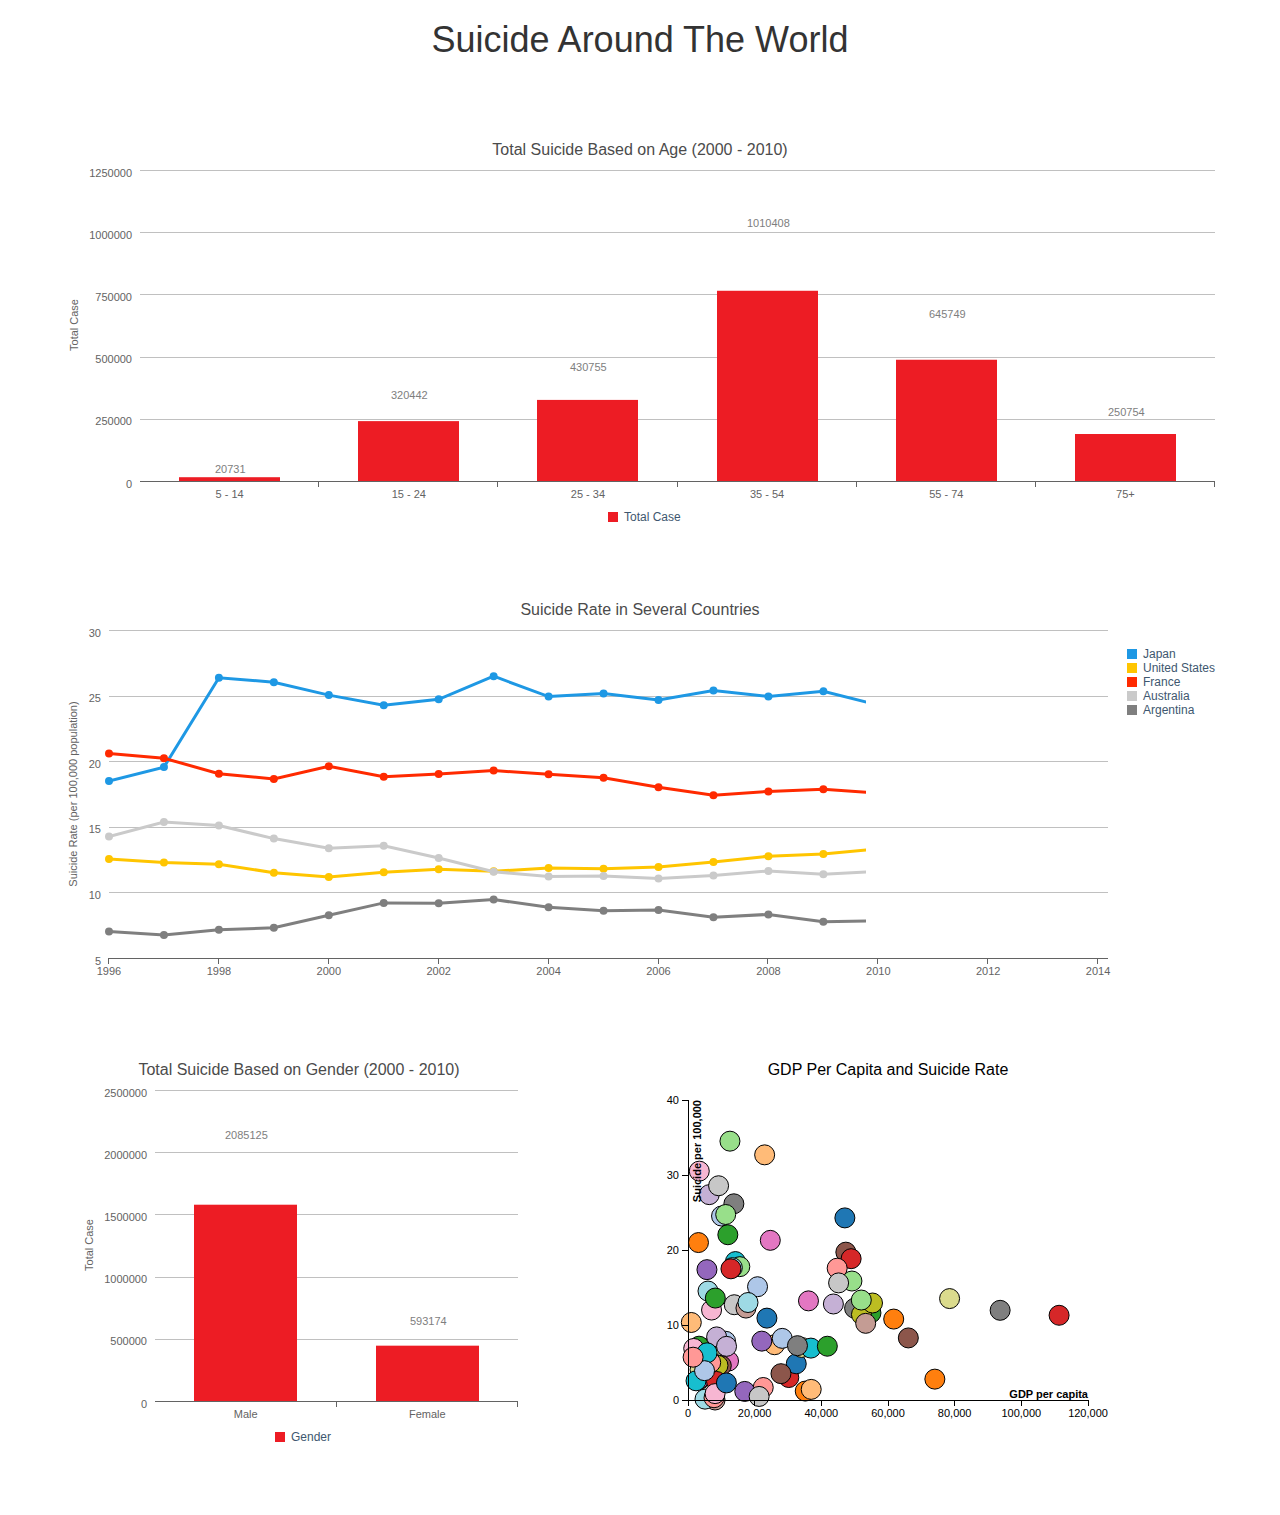
==== commit ca601ca1: "Integrating four charts" ====
--- a/index.html
+++ b/index.html
@@ -9,7 +9,7 @@
     <script type="text/javascript" src="js/jquery-1.11.1.min.js"></script>
     <script type="text/javascript" src="js/all.min.js"></script>
     <script src="js/d3.min.js" charset="utf-8"></script>
-
+    <script type="text/javascript" src="js/util.js"></script>
     <link rel="stylesheet" href="https://maxcdn.bootstrapcdn.com/bootstrap/3.4.0/css/bootstrap.min.css">
     <script src="https://maxcdn.bootstrapcdn.com/bootstrap/3.4.0/js/bootstrap.min.js"></script>
 </head>
@@ -17,26 +17,24 @@
 <body class="theme-light">
     <h1 align="center" style="font-family: Helvetica;">Suicide Around The World</h1>
     <div class="container">
-        <div class="row">
+        <div class="row" style="margin-top:60px;">
             <div id="bar_chart"></div>
             <script type="text/javascript" src="js/bar_chart.js"></script>
         </div>
-        <div class="row">
+        <div class="row" style="margin-top:60px;">
             <div id="line_chart"></div>
             <script type="text/javascript" src="js/line_chart.js"></script>
         </div>
-        <div class="row">
-            <div class="col-sm-6">
+        <div class="row" style="margin-top:60px; margin-bottom: 60px;">
+            <div class="col-sm-5" style="margin-right:40px;">
                 <div id="bar_chart_2"></div>
                 <script type="text/javascript" src="js/bar_chart_2.js"></script>
             </div>
-            <div class="col-sm-6">
+            <div class="col-sm-5" style="margin-left:40px;">
                 <div id=scatterplot></div>
                 <script type='text/javascript' src='js/scatterplot.js'></script>
             </div>
         </div>
     </div>
 </body>
-
-<script type="text/javascript" src="js/util.js"></script>
 </html>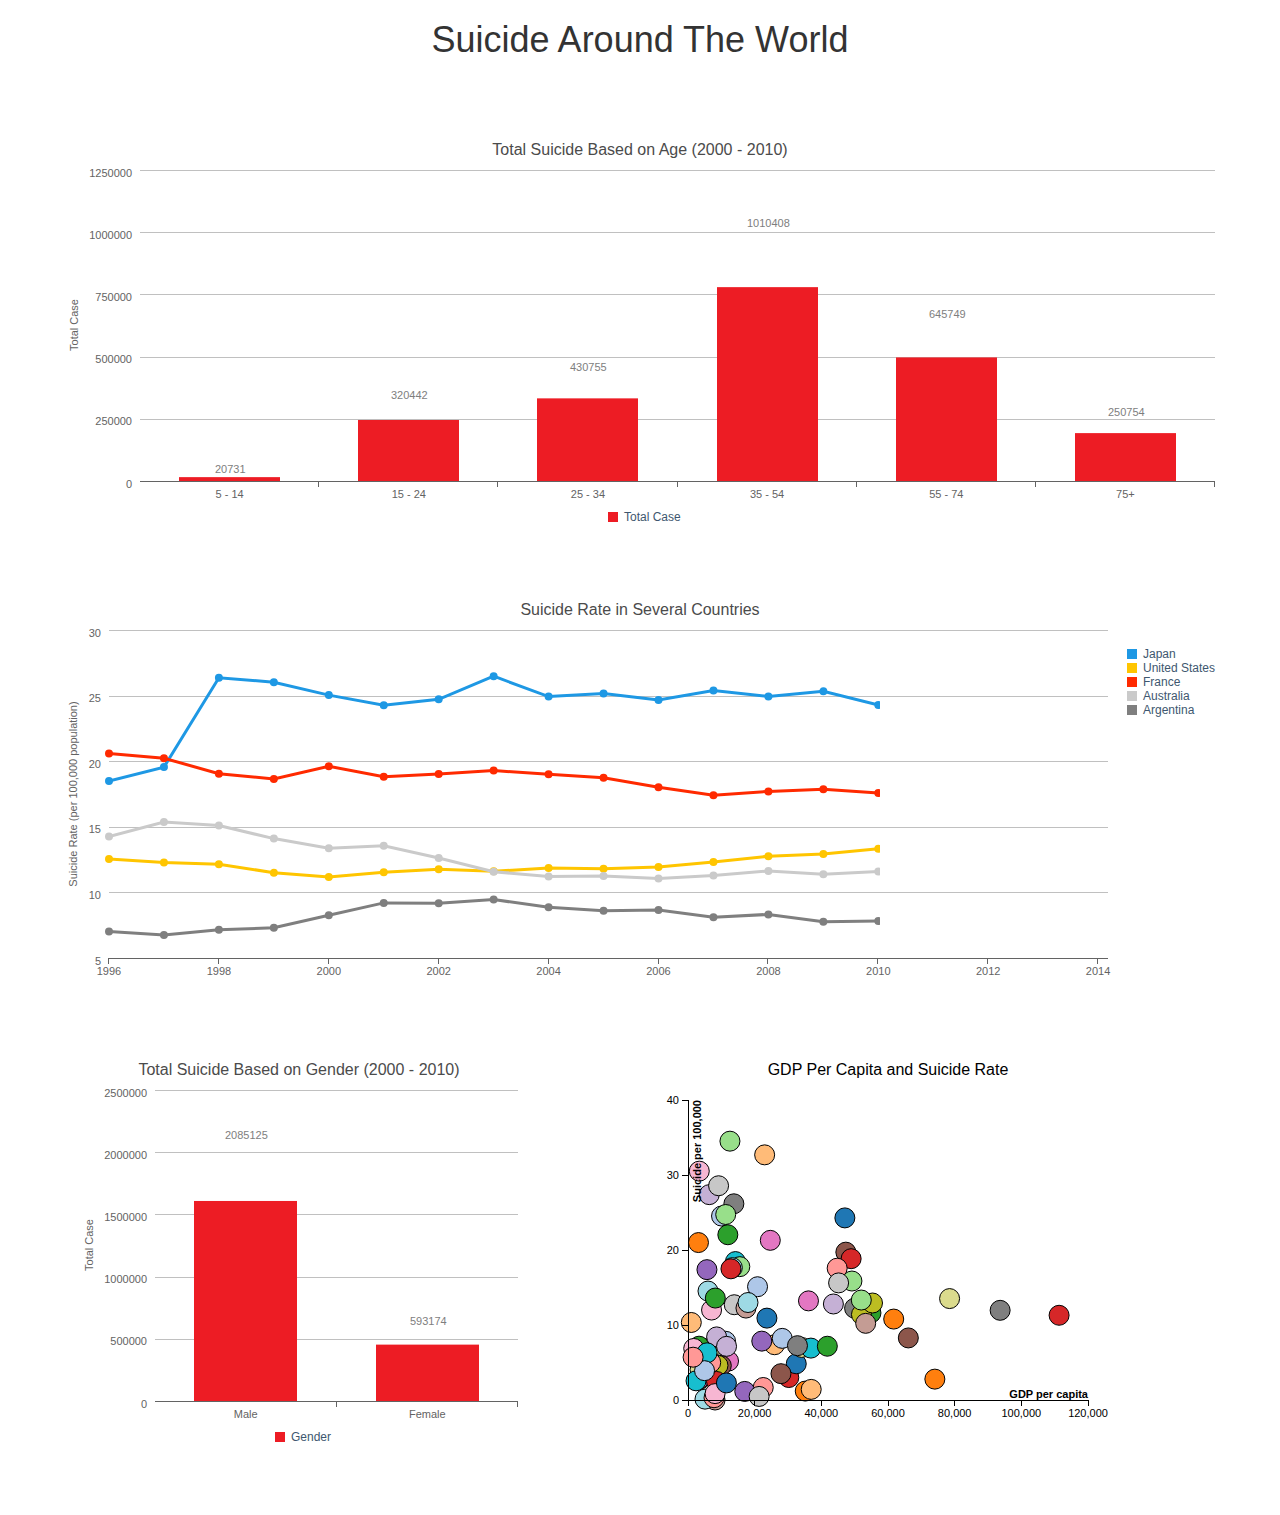
==== commit 021bbc92: "Refactoring code" ====
--- a/index.html
+++ b/index.html
@@ -5,16 +5,16 @@
     <title>Suicide Around The World</title>
     <link rel=icon href="res/ic_suicide.png">
     <link rel="stylesheet" type="text/css" href="css/all.min.css" />
-    <link rel='stylesheet' href='css/scatterplot.css'>
+    <link rel='stylesheet' type="text/css" href='css/scatterplot.css'>
+    <link rel="stylesheet" type="text/css" href="css/bootstrap.min.css">
     <script type="text/javascript" src="js/jquery-1.11.1.min.js"></script>
     <script type="text/javascript" src="js/all.min.js"></script>
-    <script src="js/d3.min.js" charset="utf-8"></script>
+    <script type="text/javascript" src="js/d3.min.js"></script>
     <script type="text/javascript" src="js/util.js"></script>
-    <link rel="stylesheet" href="https://maxcdn.bootstrapcdn.com/bootstrap/3.4.0/css/bootstrap.min.css">
-    <script src="https://maxcdn.bootstrapcdn.com/bootstrap/3.4.0/js/bootstrap.min.js"></script>
+    <script type="text/javascript" src="js/bootstrap.min.js"></script>
 </head>
 
-<body class="theme-light">
+<body class="theme-light" background="">
     <h1 align="center" style="font-family: Helvetica;">Suicide Around The World</h1>
     <div class="container">
         <div class="row" style="margin-top:60px;">
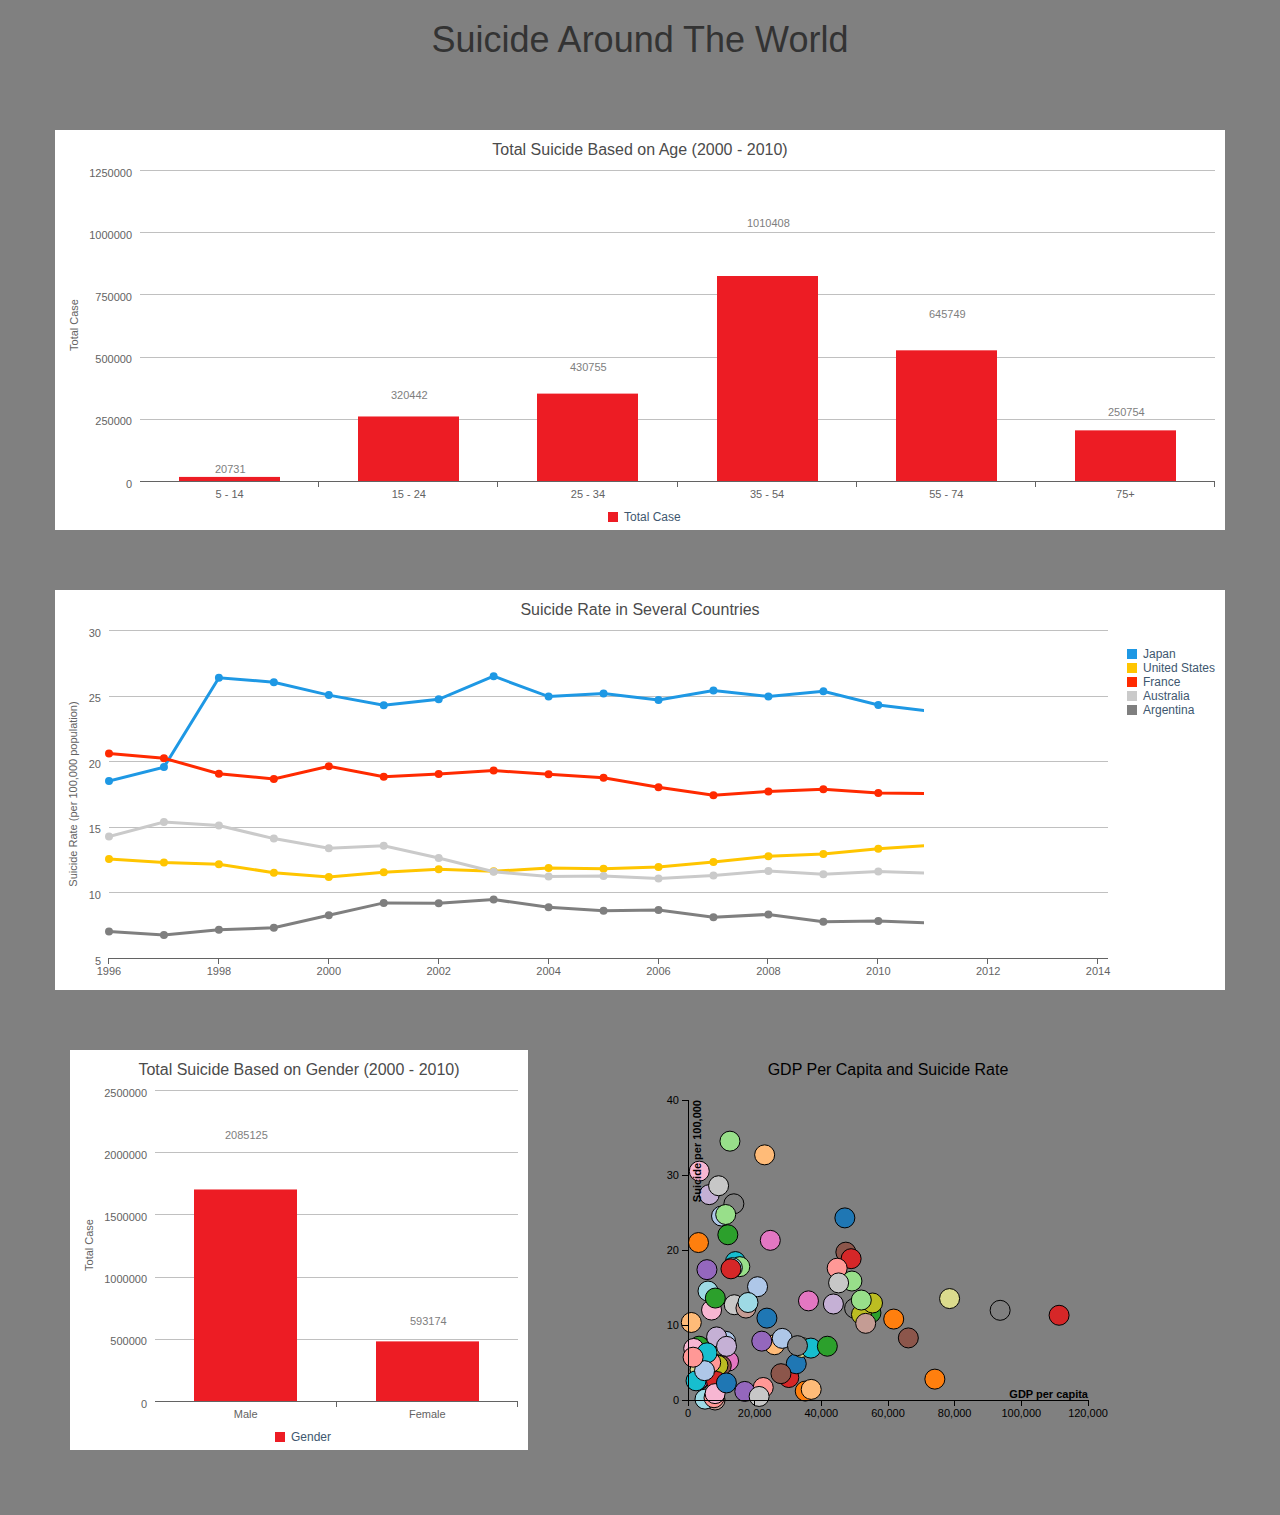
==== commit 8e24c746: "change background color" ====
--- a/index.html
+++ b/index.html
@@ -14,7 +14,7 @@
     <script type="text/javascript" src="js/bootstrap.min.js"></script>
 </head>
 
-<body class="theme-light" background="">
+<body class="theme-light" background="" style="background-color:gray;">
     <h1 align="center" style="font-family: Helvetica;">Suicide Around The World</h1>
     <div class="container">
         <div class="row" style="margin-top:60px;">
--- a/css/scatterplot.css
+++ b/css/scatterplot.css
@@ -7,4 +7,4 @@
 .axis text {
 	font-family: sans-serif;
 	font-size: 11px;
-}+}
